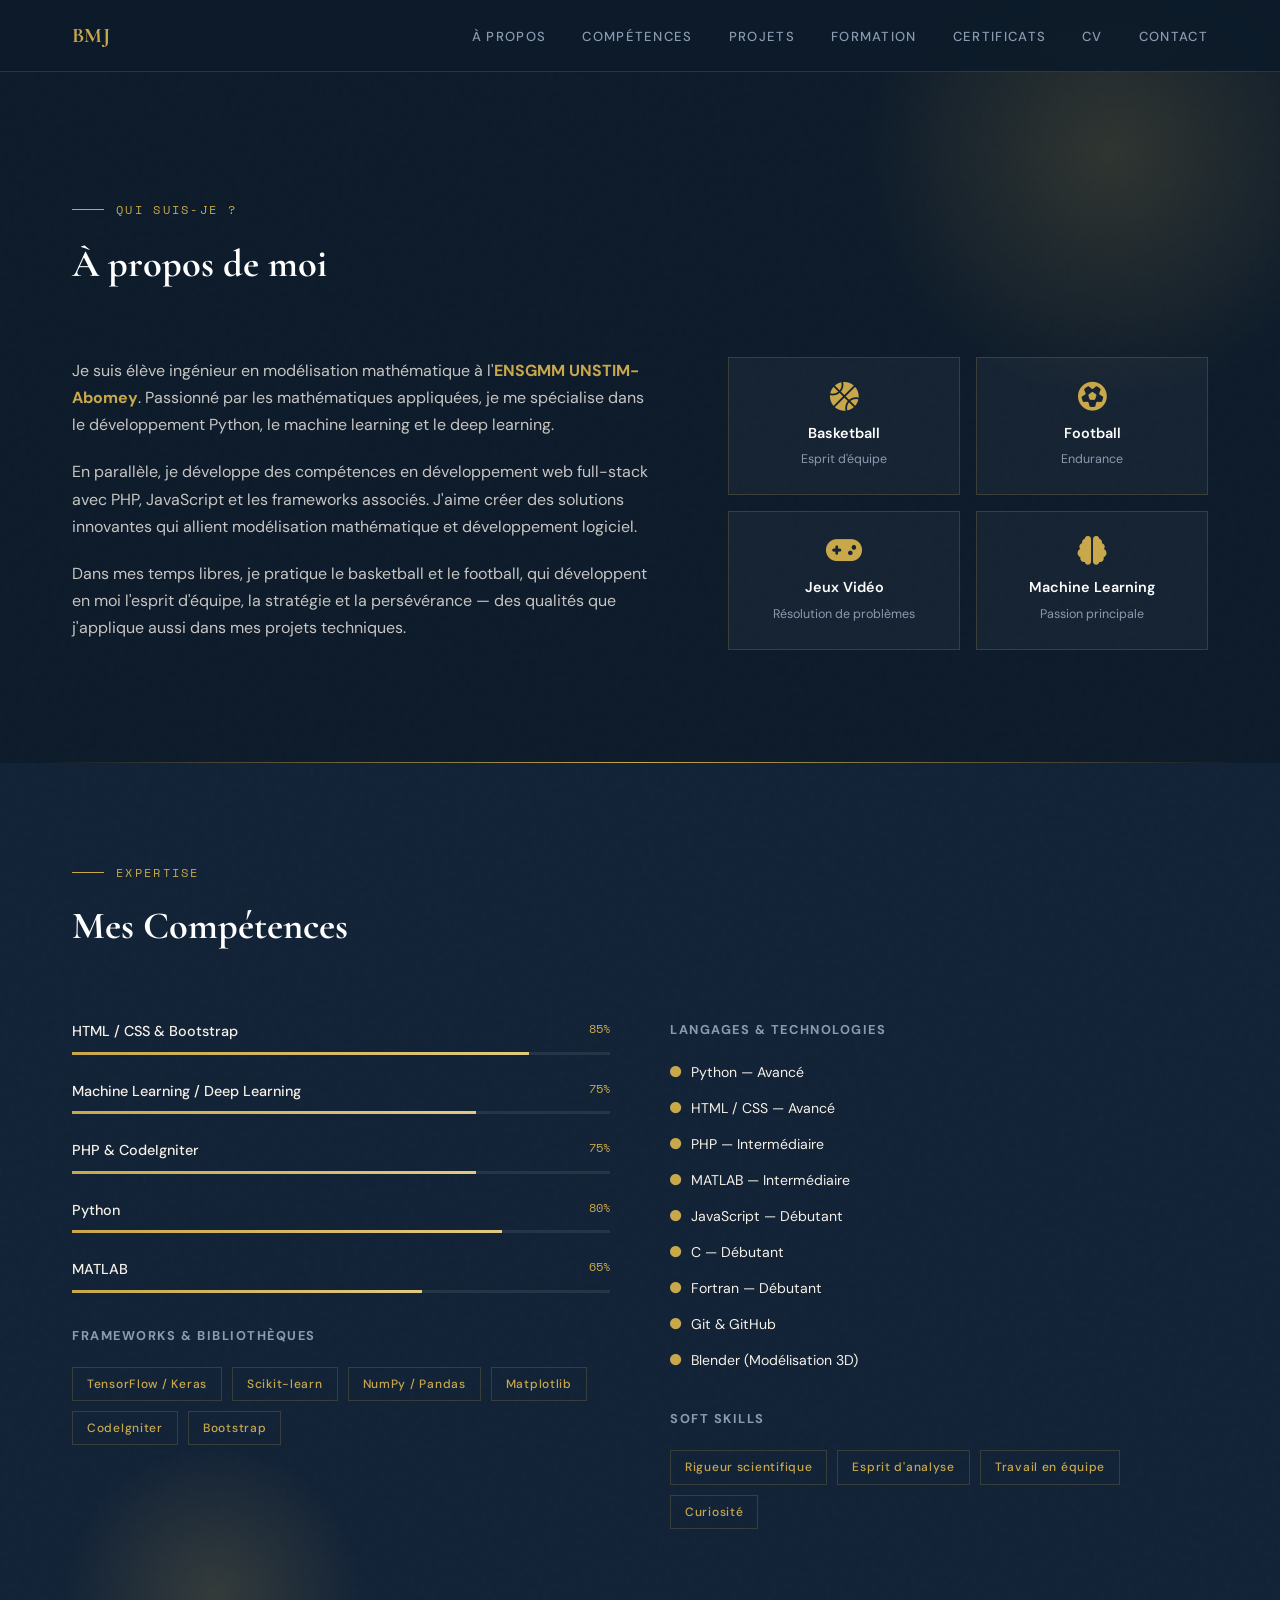
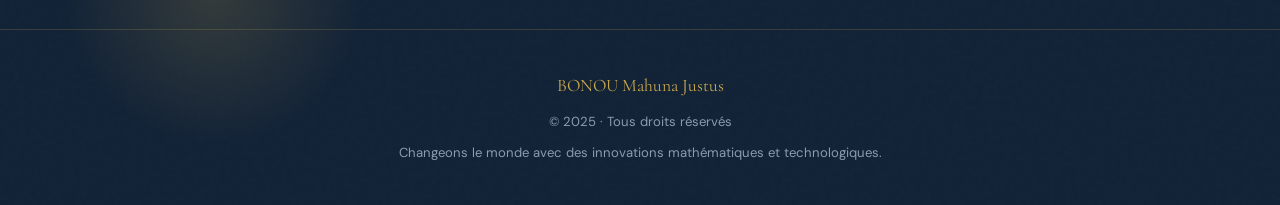
==== about.html @ 4af2a5be "Amélioration 3" ====
<!DOCTYPE html>

<html lang="fr">
<head>
<meta charset="utf-8"/>
<meta content="width=device-width, initial-scale=1.0" name="viewport"/>
<title>BONOU Mahuna Justus — Portfolio</title>
<link href="https://cdnjs.cloudflare.com/ajax/libs/font-awesome/6.4.0/css/all.min.css" rel="stylesheet"/>
<link href="https://fonts.googleapis.com/css2?family=Cormorant+Garamond:wght@300;400;600;700&amp;family=DM+Sans:wght@300;400;500;600&amp;family=Space+Mono:wght@400;700&amp;display=swap" rel="stylesheet"/>

<link href="css/style.css" rel="stylesheet"/></head>
<body>
<div id="scroll-bar"></div>

    <!-- ═══ ORBES GLOBALES ═══════════════════════════ -->
    <div class="global-orbs">
      <div class="orb" style="width: 500px; height: 500px; top: -100px; right: -80px; animation-duration: 14s;"></div>
      <div class="orb" style="width: 300px; height: 300px; bottom: 60px; left: 5%; animation-duration: 19s; animation-delay: -6s;"></div>
    </div>

<nav id="navbar">
<div class="nav-inner">
<a class="brand" href="index.html">BMJ</a>
<ul class="nav-links" id="navLinks">
<li><a href="about.html">À propos</a></li>
<li><a href="about.html#skills">Compétences</a></li>
<li><a href="projects.html">Projets</a></li>
<li><a href="education.html">Formation</a></li>
<li><a href="education.html#certificates">Certificats</a></li>
<li><a href="contact.html">CV</a></li>
<li><a href="contact.html#contact">Contact</a></li>
</ul>
<button aria-label="Menu" class="hamburger" id="hamburger">
<span></span><span></span><span></span>
</button>
</div>
</nav>
<div style='padding-top:100px'></div>
<div class="section" id="about">
<p class="section-label">Qui suis-je ?</p>
<h2 class="section-heading">À propos de moi</h2>
<div class="about-grid fade-up">
<div class="about-text slide-left">
<p>
            Je suis élève ingénieur en modélisation mathématique à l'<strong style="color: var(--gold)">ENSGMM UNSTIM-Abomey</strong>. Passionné par les mathématiques appliquées, je me spécialise dans
            le développement Python, le machine learning et le deep learning.
          </p>
<p>
            En parallèle, je développe des compétences en développement web
            full-stack avec PHP, JavaScript et les frameworks associés. J'aime
            créer des solutions innovantes qui allient modélisation mathématique
            et développement logiciel.
          </p>
<p>
            Dans mes temps libres, je pratique le basketball et le football, qui
            développent en moi l'esprit d'équipe, la stratégie et la
            persévérance — des qualités que j'applique aussi dans mes projets
            techniques.
          </p>
</div>
<div class="hobbies-grid">
<div class="hobby-card stagger-child tilt">
<i class="fas fa-basketball-ball"></i>
<h5>Basketball</h5>
<p>Esprit d'équipe</p>
</div>
<div class="hobby-card stagger-child tilt">
<i class="fas fa-futbol"></i>
<h5>Football</h5>
<p>Endurance</p>
</div>
<div class="hobby-card stagger-child tilt">
<i class="fas fa-gamepad"></i>
<h5>Jeux Vidéo</h5>
<p>Résolution de problèmes</p>
</div>
<div class="hobby-card stagger-child tilt">
<i class="fas fa-brain"></i>
<h5>Machine Learning</h5>
<p>Passion principale</p>
</div>
</div>
</div>
</div>
<div class="section-divider"></div>

<div class="skills-bg">
<div class="skills-wrap" id="skills">
<p class="section-label">Expertise</p>
<h2 class="section-heading">Mes Compétences</h2>
<div class="skills-grid fade-up">
<div>
<div class="skill-item">
<div class="skill-row">
<span class="skill-name-txt">HTML / CSS &amp; Bootstrap</span><span class="skill-pct">85%</span>
</div>
<div class="bar-track">
<div class="bar-fill" data-w="85"></div>
</div>
</div>
<div class="skill-item">
<div class="skill-row">
<span class="skill-name-txt">Machine Learning / Deep Learning</span><span class="skill-pct">75%</span>
</div>
<div class="bar-track">
<div class="bar-fill" data-w="75"></div>
</div>
</div>
<div class="skill-item">
<div class="skill-row">
<span class="skill-name-txt">PHP &amp; CodeIgniter</span><span class="skill-pct">75%</span>
</div>
<div class="bar-track">
<div class="bar-fill" data-w="75"></div>
</div>
</div>
<div class="skill-item">
<div class="skill-row">
<span class="skill-name-txt">Python</span><span class="skill-pct">80%</span>
</div>
<div class="bar-track">
<div class="bar-fill" data-w="80"></div>
</div>
</div>
<div class="skill-item">
<div class="skill-row">
<span class="skill-name-txt">MATLAB</span><span class="skill-pct">65%</span>
</div>
<div class="bar-track">
<div class="bar-fill" data-w="65"></div>
</div>
</div>
<div class="tools-col">
<h5>Frameworks &amp; Bibliothèques</h5>
<div class="badge-list">
<span class="badge">TensorFlow / Keras</span>
<span class="badge">Scikit-learn</span>
<span class="badge">NumPy / Pandas</span>
<span class="badge">Matplotlib</span>
<span class="badge">CodeIgniter</span>
<span class="badge">Bootstrap</span>
</div>
</div>
</div>
<div>
<h5 style="
                font-size: 0.8rem;
                letter-spacing: 0.12em;
                text-transform: uppercase;
                color: var(--muted);
                margin-bottom: 20px;
              ">
              Langages &amp; Technologies
            </h5>
<div class="tool-item">
<i class="fas fa-circle"></i> Python — Avancé
            </div>
<div class="tool-item">
<i class="fas fa-circle"></i> HTML / CSS — Avancé
            </div>
<div class="tool-item">
<i class="fas fa-circle"></i> PHP — Intermédiaire
            </div>
<div class="tool-item">
<i class="fas fa-circle"></i> MATLAB — Intermédiaire
            </div>
<div class="tool-item">
<i class="fas fa-circle"></i> JavaScript — Débutant
            </div>
<div class="tool-item">
<i class="fas fa-circle"></i> C — Débutant
            </div>
<div class="tool-item">
<i class="fas fa-circle"></i> Fortran — Débutant
            </div>
<div class="tool-item">
<i class="fas fa-circle"></i> Git &amp; GitHub
            </div>
<div class="tool-item">
<i class="fas fa-circle"></i> Blender (Modélisation 3D)
            </div>
<div class="tools-col" style="margin-top: 36px">
<h5>Soft Skills</h5>
<div class="badge-list">
<span class="badge">Rigueur scientifique</span>
<span class="badge">Esprit d'analyse</span>
<span class="badge">Travail en équipe</span>
<span class="badge">Curiosité</span>
</div>
</div>
</div>
</div>
</div>
</div>
<footer>
<p class="brand-foot">BONOU Mahuna Justus</p>
<p>© 2025 · Tous droits réservés</p>
<p style="margin-top: 8px">
        Changeons le monde avec des innovations mathématiques et technologiques.
      </p>
</footer>
<div id="lightbox">
<button aria-label="Fermer" id="lb-close" onclick="closeLightbox()">
<i class="fas fa-times"></i>
</button>
<img alt="" id="lb-img" src=""/>
<p id="lb-caption"></p>
</div>
<script src="js/script.js"></script>
</body>
</html>
---- css/style.css ----
/* ─── RESET & ROOT ─────────────────────────────── */
      *,
      *::before,
      *::after {
        margin: 0;
        padding: 0;
        box-sizing: border-box;
      }
      :root {
        --navy: #0d1b2a;
        --navy2: #122236;
        --gold: #c9a84c;
        --gold2: #e2c97e;
        --cream: #f5f0e8;
        --white: #ffffff;
        --muted: #8a9bb0;
        --border: rgba(201, 168, 76, 0.2);
        --card-bg: rgba(255, 255, 255, 0.04);
        --ff-head: "Cormorant Garamond", Georgia, serif;
        --ff-body: "DM Sans", sans-serif;
        --ff-mono: "Space Mono", monospace;
        --transition: 0.35s cubic-bezier(0.4, 0, 0.2, 1);
      }

      html {
        scroll-behavior: smooth;
      }
      body {
        font-family: var(--ff-body);
        background: var(--navy);
        color: var(--cream);
        overflow-x: hidden;
        line-height: 1.7;
      }

      /* ─── SCROLLBAR ────────────────────────────────── */
      ::-webkit-scrollbar {
        width: 4px;
      }
      ::-webkit-scrollbar-track {
        background: var(--navy);
      }
      ::-webkit-scrollbar-thumb {
        background: var(--gold);
        border-radius: 2px;
      }

      /* ─── NOISE OVERLAY ────────────────────────────── */
      body::before {
        content: "";
        position: fixed;
        inset: 0;
        pointer-events: none;
        z-index: 0;
        background-image: url("data:image/svg+xml,%3Csvg viewBox='0 0 256 256' xmlns='http://www.w3.org/2000/svg'%3E%3Cfilter id='noise'%3E%3CfeTurbulence type='fractalNoise' baseFrequency='.9' numOctaves='4' stitchTiles='stitch'/%3E%3C/filter%3E%3Crect width='100%25' height='100%25' filter='url(%23noise)' opacity='.04'/%3E%3C/svg%3E");
        opacity: 0.4;
      }

      /* ─── NAVBAR ───────────────────────────────────── */
      #navbar {
        position: fixed;
        top: 0;
        left: 0;
        width: 100%;
        z-index: 900;
        padding: 18px 0;
        background: rgba(13, 27, 42, 0.92);
        backdrop-filter: blur(16px);
        border-bottom: 1px solid var(--border);
        transition: padding var(--transition);
      }
      #navbar.scrolled {
        padding: 12px 0;
      }
      .nav-inner {
        max-width: 1200px;
        margin: 0 auto;
        display: flex;
        align-items: center;
        justify-content: space-between;
        padding: 0 32px;
      }
      .brand {
        font-family: var(--ff-head);
        font-size: 1.3rem;
        font-weight: 700;
        color: var(--gold);
        text-decoration: none;
        letter-spacing: 0.02em;
      }
      .nav-links {
        display: flex;
        gap: 36px;
        list-style: none;
      }
      .nav-links a {
        font-size: 0.82rem;
        font-weight: 500;
        letter-spacing: 0.1em;
        text-transform: uppercase;
        color: var(--muted);
        text-decoration: none;
        transition: color var(--transition);
        position: relative;
      }
      .nav-links a::after {
        content: "";
        position: absolute;
        bottom: -4px;
        left: 0;
        width: 0;
        height: 1px;
        background: var(--gold);
        transition: width var(--transition);
      }
      .nav-links a:hover {
        color: var(--gold);
      }
      .nav-links a:hover::after {
        width: 100%;
      }
      .hamburger {
        display: none;
        flex-direction: column;
        gap: 5px;
        cursor: pointer;
        background: none;
        border: none;
      }
      .hamburger span {
        display: block;
        width: 24px;
        height: 1px;
        background: var(--cream);
        transition: var(--transition);
      }

      /* ─── HERO ─────────────────────────────────────── */
      #hero {
        min-height: 100vh;
        display: flex;
        align-items: center;
        padding: 120px 32px 80px;
        position: relative;
        overflow: hidden;
      }
      .hero-grid {
        max-width: 1200px;
        margin: 0 auto;
        width: 100%;
        display: grid;
        grid-template-columns: 1fr 1fr;
        gap: 80px;
        align-items: center;
      }
      .hero-eyebrow {
        font-family: var(--ff-mono);
        font-size: 0.75rem;
        letter-spacing: 0.2em;
        text-transform: uppercase;
        color: var(--gold);
        margin-bottom: 20px;
        display: flex;
        align-items: center;
        gap: 12px;
      }
      .hero-eyebrow::before {
        content: "";
        flex: none;
        width: 40px;
        height: 1px;
        background: var(--gold);
      }
      .hero-name {
        font-family: var(--ff-head);
        font-size: clamp(3rem, 5vw, 5rem);
        font-weight: 700;
        line-height: 1.05;
        color: var(--white);
        margin-bottom: 16px;
      }
      .hero-name em {
        font-style: normal;
        color: var(--gold);
      }
      .hero-title {
        font-size: 1rem;
        color: var(--muted);
        margin-bottom: 32px;
        max-width: 420px;
      }
      .hero-cta {
        display: inline-flex;
        align-items: center;
        gap: 12px;
        padding: 14px 32px;
        border: 1px solid var(--gold);
        background: transparent;
        color: var(--gold);
        font-family: var(--ff-body);
        font-size: 0.85rem;
        font-weight: 600;
        letter-spacing: 0.1em;
        text-transform: uppercase;
        text-decoration: none;
        cursor: pointer;
        transition: var(--transition);
        position: relative;
        overflow: hidden;
      }
      .hero-cta::before {
        content: "";
        position: absolute;
        inset: 0;
        background: var(--gold);
        transform: scaleX(0);
        transform-origin: left;
        transition: transform var(--transition);
        z-index: -1;
      }
      .hero-cta:hover {
        color: var(--navy);
      }
      .hero-cta:hover::before {
        transform: scaleX(1);
      }
      .hero-photo-wrap {
        position: relative;
        display: flex;
        justify-content: center;
      }
      .hero-photo-frame {
        position: relative;
        width: 360px;
        height: 420px;
      }
      .hero-photo-frame::before {
        content: "";
        position: absolute;
        inset: -12px;
        border: 1px solid var(--gold);
        opacity: 0.4;
        pointer-events: none;
      }
      .hero-photo-frame::after {
        content: "";
        position: absolute;
        bottom: -20px;
        right: -20px;
        width: 60%;
        height: 60%;
        border-bottom: 2px solid var(--gold);
        border-right: 2px solid var(--gold);
        pointer-events: none;
      }
      .hero-photo {
        width: 100%;
        height: 100%;
        object-fit: cover;
        filter: brightness(0.92) contrast(1.05);
      }
      .hero-stats {
        display: flex;
        gap: 40px;
        margin-top: 40px;
      }
      .stat {
        text-align: left;
      }
      .stat-num {
        font-family: var(--ff-head);
        font-size: 2.2rem;
        font-weight: 700;
        color: var(--gold);
        line-height: 1;
      }
      .stat-label {
        font-size: 0.75rem;
        color: var(--muted);
        letter-spacing: 0.05em;
        margin-top: 4px;
      }

      /* ─── GOLD DIVIDER ─────────────────────────────── */
      .section-divider {
        max-width: 1200px;
        margin: 0 auto;
        height: 1px;
        background: linear-gradient(
          90deg,
          transparent,
          var(--gold),
          transparent
        );
      }

      /* ─── SECTION COMMONS ──────────────────────────── */
      .section {
        padding: 100px 32px;
        max-width: 1200px;
        margin: 0 auto;
        position: relative;
        z-index: 1;
      }
      .section-label {
        font-family: var(--ff-mono);
        font-size: 0.72rem;
        letter-spacing: 0.2em;
        text-transform: uppercase;
        color: var(--gold);
        margin-bottom: 12px;
        display: flex;
        align-items: center;
        gap: 12px;
      }
      .section-label::before {
        content: "";
        width: 32px;
        height: 1px;
        background: var(--gold);
      }
      .section-heading {
        font-family: var(--ff-head);
        font-size: clamp(2rem, 3vw, 3rem);
        font-weight: 700;
        color: var(--white);
        margin-bottom: 60px;
        /* Animation simple au scroll */
        opacity: 0;
        transform: translateX(-20px);
        transition: all 0.6s cubic-bezier(0.4, 0, 0.2, 1);
      }
      .section-heading.visible {
        opacity: 1;
        transform: translateX(0);
      }

      /* ─── ABOUT ─────────────────────────────────────── */
      .about-grid {
        display: grid;
        grid-template-columns: 1.2fr 1fr;
        gap: 80px;
        align-items: start;
      }
      .about-text p {
        color: rgba(245, 240, 232, 0.8);
        margin-bottom: 20px;
        font-size: 1rem;
      }
      .hobbies-grid {
        display: grid;
        grid-template-columns: 1fr 1fr;
        gap: 16px;
      }
      .hobby-card {
        background: var(--card-bg);
        border: 1px solid var(--border);
        padding: 24px 20px;
        text-align: center;
        transition: var(--transition);
      }
      .hobby-card:hover {
        border-color: var(--gold);
        background: rgba(201, 168, 76, 0.06);
      }
      .hobby-card i {
        font-size: 1.8rem;
        color: var(--gold);
        margin-bottom: 10px;
        display: block;
      }
      .hobby-card h5 {
        font-size: 0.9rem;
        font-weight: 600;
        color: var(--white);
        margin-bottom: 4px;
      }
      .hobby-card p {
        font-size: 0.78rem;
        color: var(--muted);
        margin: 0;
      }

      /* ─── SKILLS ─────────────────────────────────────── */
      .skills-bg {
        background: var(--navy2);
      }
      .skills-wrap {
        max-width: 1200px;
        margin: 0 auto;
        padding: 100px 32px;
        position: relative;
        z-index: 1;
      }
      .skills-grid {
        display: grid;
        grid-template-columns: 1fr 1fr;
        gap: 60px;
      }
      .skill-item {
        margin-bottom: 24px;
      }
      .skill-row {
        display: flex;
        justify-content: space-between;
        margin-bottom: 8px;
      }
      .skill-name-txt {
        font-size: 0.9rem;
        font-weight: 500;
        color: var(--cream);
      }
      .skill-pct {
        font-family: var(--ff-mono);
        font-size: 0.75rem;
        color: var(--gold);
      }
      .bar-track {
        height: 3px;
        background: rgba(255, 255, 255, 0.08);
      }
      .bar-fill {
        height: 100%;
        background: linear-gradient(90deg, var(--gold), var(--gold2));
        width: 0;
        transition: width 1.4s cubic-bezier(0.4, 0, 0.2, 1);
      }
      .badge-list {
        display: flex;
        flex-wrap: wrap;
        gap: 10px;
        margin-top: 20px;
      }
      .badge {
        padding: 6px 14px;
        border: 1px solid var(--border);
        font-size: 0.75rem;
        font-weight: 500;
        color: var(--gold);
        letter-spacing: 0.06em;
        transition: var(--transition);
      }
      .badge:hover {
        background: rgba(201, 168, 76, 0.1);
        border-color: var(--gold);
      }
      .tools-col {
        margin-top: 32px;
      }
      .tools-col h5 {
        font-size: 0.8rem;
        letter-spacing: 0.12em;
        text-transform: uppercase;
        color: var(--muted);
        margin-bottom: 16px;
      }
      .tool-item {
        display: flex;
        align-items: center;
        gap: 10px;
        font-size: 0.88rem;
        color: var(--cream);
        margin-bottom: 12px;
      }
      .tool-item i {
        color: var(--gold);
        font-size: 0.7rem;
      }

      /* ─── PROJECTS ─────────────────────────────────── */
      .projects-grid {
        display: grid;
        grid-template-columns: repeat(3, 1fr);
        gap: 24px;
      }
      .project-card {
        background: var(--card-bg);
        border: 1px solid var(--border);
        padding: 36px 28px;
        transition: var(--transition);
        position: relative;
        overflow: hidden;
      }
      .project-card::before {
        content: "";
        position: absolute;
        top: 0;
        left: 0;
        right: 0;
        height: 2px;
        background: linear-gradient(
          90deg,
          transparent,
          var(--gold),
          transparent
        );
        transform: scaleX(0);
        transition: transform var(--transition);
      }
      .project-card:hover {
        border-color: rgba(201, 168, 76, 0.5);
        transform: translateY(-6px);
      }
      .project-card:hover::before {
        transform: scaleX(1);
      }
      .project-num {
        font-family: var(--ff-mono);
        font-size: 0.7rem;
        color: var(--gold);
        margin-bottom: 16px;
      }
      .project-card h4 {
        font-family: var(--ff-head);
        font-size: 1.4rem;
        color: var(--white);
        margin-bottom: 12px;
      }
      .project-card p {
        font-size: 0.88rem;
        color: var(--muted);
        line-height: 1.7;
      }
      .project-tags {
        display: flex;
        flex-wrap: wrap;
        gap: 8px;
        margin-top: 20px;
      }
      .tag {
        padding: 4px 10px;
        background: rgba(201, 168, 76, 0.1);
        font-size: 0.72rem;
        color: var(--gold);
        letter-spacing: 0.06em;
      }
      .github-btn {
        display: inline-flex;
        align-items: center;
        gap: 10px;
        margin-top: 48px;
        padding: 12px 28px;
        border: 1px solid rgba(255, 255, 255, 0.15);
        color: var(--cream);
        font-size: 0.82rem;
        letter-spacing: 0.1em;
        text-transform: uppercase;
        text-decoration: none;
        transition: var(--transition);
      }
      .github-btn:hover {
        border-color: var(--gold);
        color: var(--gold);
      }

      /* ─── EDUCATION ──────────────────────────────────── */
      .edu-bg {
        background: var(--navy2);
      }
      .edu-wrap {
        max-width: 1200px;
        margin: 0 auto;
        padding: 100px 32px;
        position: relative;
        z-index: 1;
      }
      .edu-grid {
        display: grid;
        grid-template-columns: repeat(3, 1fr);
        gap: 24px;
      }
      .edu-card {
        background: var(--card-bg);
        border: 1px solid var(--border);
        padding: 36px 28px;
        transition: var(--transition);
      }
      .edu-card:hover {
        border-color: var(--gold);
      }
      .edu-icon {
        width: 44px;
        height: 44px;
        border: 1px solid var(--gold);
        display: flex;
        align-items: center;
        justify-content: center;
        margin-bottom: 20px;
      }
      .edu-icon i {
        color: var(--gold);
        font-size: 1rem;
      }
      .edu-card h5 {
        font-family: var(--ff-head);
        font-size: 1.2rem;
        color: var(--white);
        margin-bottom: 6px;
      }
      .edu-card .org {
        font-size: 0.8rem;
        color: var(--gold);
        margin-bottom: 14px;
      }
      .edu-card p {
        font-size: 0.85rem;
        color: var(--muted);
        line-height: 1.7;
      }

      /* ─── CERTIFICATES ──────────────────────────────── */
      .certs-grid {
        display: grid;
        grid-template-columns: repeat(auto-fill, minmax(260px, 1fr));
        gap: 24px;
      }
      .cert-card {
        border: 1px solid var(--border);
        overflow: hidden;
        cursor: pointer;
        transition: var(--transition);
        position: relative;
      }
      .cert-card:hover {
        border-color: var(--gold);
        transform: translateY(-4px);
      }
      .cert-thumb {
        width: 100%;
        height: 180px;
        object-fit: cover;
        filter: brightness(0.85) grayscale(0.15);
        transition:
          filter var(--transition),
          transform var(--transition);
        display: block;
      }
      .cert-card:hover .cert-thumb {
        filter: brightness(1) grayscale(0);
        transform: scale(1.03);
      }
      .cert-overlay {
        position: absolute;
        inset: 0;
        background: rgba(13, 27, 42, 0.7);
        display: flex;
        align-items: center;
        justify-content: center;
        opacity: 0;
        transition: opacity var(--transition);
      }
      .cert-card:hover .cert-overlay {
        opacity: 1;
      }
      .cert-overlay i {
        font-size: 2rem;
        color: var(--gold);
      }
      .cert-info {
        padding: 18px 20px;
        background: rgba(18, 34, 54, 0.95);
      }
      .cert-info h5 {
        font-size: 0.9rem;
        font-weight: 600;
        color: var(--white);
        margin-bottom: 4px;
      }
      .cert-info span {
        font-size: 0.76rem;
        color: var(--muted);
      }
      .cert-placeholder {
        width: 100%;
        height: 180px;
        display: flex;
        flex-direction: column;
        align-items: center;
        justify-content: center;
        gap: 10px;
        background: linear-gradient(
          135deg,
          rgba(201, 168, 76, 0.08),
          rgba(13, 27, 42, 0.5)
        );
        border-bottom: 1px solid var(--border);
      }
      .cert-placeholder i {
        font-size: 2.5rem;
        color: rgba(201, 168, 76, 0.4);
      }
      .cert-placeholder span {
        font-size: 0.75rem;
        color: var(--muted);
        letter-spacing: 0.05em;
      }

      /* ─── LIGHTBOX ────────────────────────────────────── */
      #lightbox {
        position: fixed;
        inset: 0;
        z-index: 2000;
        background: rgba(0, 0, 0, 0.92);
        backdrop-filter: blur(8px);
        display: flex;
        align-items: center;
        justify-content: center;
        opacity: 0;
        pointer-events: none;
        transition: opacity 0.3s;
      }
      #lightbox.open {
        opacity: 1;
        pointer-events: all;
      }
      #lightbox img {
        max-width: 90vw;
        max-height: 85vh;
        object-fit: contain;
        border: 1px solid var(--border);
        box-shadow: 0 30px 80px rgba(0, 0, 0, 0.6);
      }
      #lb-close {
        position: absolute;
        top: 20px;
        right: 20px;
        background: none;
        border: none;
        color: var(--cream);
        font-size: 1.5rem;
        cursor: pointer;
        width: 44px;
        height: 44px;
        border: 1px solid rgba(255, 255, 255, 0.2);
        display: flex;
        align-items: center;
        justify-content: center;
        transition: var(--transition);
      }
      #lb-close:hover {
        border-color: var(--gold);
        color: var(--gold);
      }
      #lb-caption {
        position: absolute;
        bottom: 30px;
        left: 50%;
        transform: translateX(-50%);
        font-size: 0.8rem;
        color: var(--muted);
        letter-spacing: 0.08em;
        text-align: center;
      }

      /* ─── CV SECTION ─────────────────────────────────── */
      .cv-section {
        background: linear-gradient(
          135deg,
          rgba(201, 168, 76, 0.06) 0%,
          transparent 60%
        );
      }
      .cv-inner {
        display: grid;
        grid-template-columns: 1fr 1fr;
        gap: 80px;
        align-items: center;
      }
      .cv-text h2 {
        font-family: var(--ff-head);
        font-size: clamp(2rem, 3vw, 3rem);
        color: var(--white);
        margin-bottom: 16px;
      }
      .cv-text p {
        color: rgba(245, 240, 232, 0.7);
        margin-bottom: 32px;
        line-height: 1.8;
      }
      .cv-actions {
        display: flex;
        gap: 16px;
        flex-wrap: wrap;
      }
      .btn-gold {
        display: inline-flex;
        align-items: center;
        gap: 10px;
        padding: 14px 32px;
        background: var(--gold);
        color: var(--navy);
        font-size: 0.85rem;
        font-weight: 700;
        letter-spacing: 0.1em;
        text-transform: uppercase;
        text-decoration: none;
        border: none;
        cursor: pointer;
        transition: var(--transition);
      }
      .btn-gold:hover {
        background: var(--gold2);
      }
      .btn-outline-gold {
        display: inline-flex;
        align-items: center;
        gap: 10px;
        padding: 14px 32px;
        background: transparent;
        color: var(--gold);
        border: 1px solid var(--gold);
        font-size: 0.85rem;
        font-weight: 600;
        letter-spacing: 0.1em;
        text-transform: uppercase;
        text-decoration: none;
        cursor: pointer;
        transition: var(--transition);
      }
      .btn-outline-gold:hover {
        background: rgba(201, 168, 76, 0.1);
      }
      .cv-preview-frame {
        border: 1px solid var(--border);
        overflow: hidden;
        position: relative;
        background: var(--card-bg);
      }
      .cv-preview-frame img {
        width: 100%;
        height: 400px;
        object-fit: cover;
        object-position: top;
        display: block;
        filter: brightness(0.9);
      }
      .cv-preview-placeholder {
        width: 100%;
        height: 400px;
        display: flex;
        flex-direction: column;
        align-items: center;
        justify-content: center;
        gap: 16px;
        background: linear-gradient(
          135deg,
          rgba(201, 168, 76, 0.05),
          rgba(13, 27, 42, 0.8)
        );
      }
      .cv-preview-placeholder i {
        font-size: 4rem;
        color: rgba(201, 168, 76, 0.3);
      }
      .cv-preview-placeholder p {
        font-size: 0.85rem;
        color: var(--muted);
        text-align: center;
        max-width: 220px;
        line-height: 1.6;
      }
      .cv-badge {
        position: absolute;
        top: 16px;
        right: 16px;
        padding: 6px 14px;
        background: var(--gold);
        color: var(--navy);
        font-size: 0.7rem;
        font-weight: 700;
        letter-spacing: 0.1em;
        text-transform: uppercase;
      }

      /* ─── CONTACT ─────────────────────────────────────── */
      .contact-grid {
        display: grid;
        grid-template-columns: 1fr 1fr;
        gap: 80px;
      }
      .contact-item {
        display: flex;
        align-items: center;
        gap: 20px;
        margin-bottom: 32px;
      }
      .contact-icon-box {
        width: 48px;
        height: 48px;
        border: 1px solid var(--border);
        display: flex;
        align-items: center;
        justify-content: center;
        flex-shrink: 0;
        transition: var(--transition);
      }
      .contact-item:hover .contact-icon-box {
        border-color: var(--gold);
      }
      .contact-icon-box i {
        color: var(--gold);
        font-size: 1rem;
      }
      .contact-item h5 {
        font-size: 0.75rem;
        text-transform: uppercase;
        letter-spacing: 0.1em;
        color: var(--muted);
        margin-bottom: 4px;
      }
      .contact-item a,
      .contact-item p {
        color: var(--cream);
        text-decoration: none;
        font-size: 0.95rem;
      }
      .contact-item a:hover {
        color: var(--gold);
      }
      .availability-box {
        background: var(--card-bg);
        border: 1px solid var(--border);
        padding: 32px;
      }
      .availability-box .dot {
        width: 8px;
        height: 8px;
        background: #4caf50;
        border-radius: 50%;
        display: inline-block;
        margin-right: 8px;
        animation: pulse 2s infinite;
      }
      @keyframes pulse {
        0%,
        100% {
          opacity: 1;
        }
        50% {
          opacity: 0.4;
        }
      }
      .avail-title {
        font-size: 0.85rem;
        font-weight: 600;
        color: var(--white);
        margin-bottom: 16px;
      }
      .avail-text {
        font-size: 0.85rem;
        color: var(--muted);
        line-height: 1.8;
        margin-bottom: 24px;
      }
      .socials {
        display: flex;
        gap: 12px;
        flex-wrap: wrap;
      }
      .social-btn {
        width: 44px;
        height: 44px;
        border: 1px solid var(--border);
        display: flex;
        align-items: center;
        justify-content: center;
        color: var(--muted);
        text-decoration: none;
        transition: var(--transition);
        font-size: 0.9rem;
      }
      .social-btn:hover {
        border-color: var(--gold);
        color: var(--gold);
      }

      /* ─── FOOTER ──────────────────────────────────────── */
      footer {
        background: var(--navy2);
        border-top: 1px solid var(--border);
        text-align: center;
        padding: 40px 32px;
      }
      footer p {
        font-size: 0.82rem;
        color: var(--muted);
        line-height: 1.8;
      }
      footer .brand-foot {
        font-family: var(--ff-head);
        font-size: 1.1rem;
        color: var(--gold);
        margin-bottom: 8px;
      }

      /* ─── MOBILE ──────────────────────────────────────── */
      @media (max-width: 900px) {
        .hero-grid {
          grid-template-columns: 1fr;
          gap: 48px;
        }
        .hero-photo-wrap {
          order: -1;
        }
        .hero-photo-frame {
          width: 280px;
          height: 340px;
        }
        .about-grid,
        .skills-grid,
        .contact-grid,
        .cv-inner {
          grid-template-columns: 1fr;
          gap: 48px;
        }
        .projects-grid,
        .edu-grid {
          grid-template-columns: 1fr 1fr;
        }
        .nav-links {
          display: none;
          flex-direction: column;
          position: absolute;
          top: 100%;
          left: 0;
          right: 0;
          background: rgba(13, 27, 42, 0.98);
          padding: 24px 32px;
          border-top: 1px solid var(--border);
          gap: 20px;
        }
        .nav-links.open {
          display: flex;
        }
        .hamburger {
          display: flex;
        }
      }
      @media (max-width: 600px) {
        .projects-grid,
        .edu-grid {
          grid-template-columns: 1fr;
        }
        .hero-stats {
          gap: 24px;
        }
        .section,
        .skills-wrap,
        .edu-wrap {
          padding: 72px 20px;
        }
      }

      /* ─── FADE IN ANIMATION ────────────────────────── */
      .fade-up {
        opacity: 0;
        transform: translateY(28px);
        transition:
          opacity 0.7s ease,
          transform 0.7s ease;
      }
      .fade-up.visible {
        opacity: 1;
        transform: none;
      }

      /* ─── SCROLL PROGRESS BAR ───────────────────────── */
      #scroll-bar {
        position: fixed;
        top: 0;
        left: 0;
        height: 2px;
        width: 0%;
        background: linear-gradient(90deg, var(--gold), var(--gold2));
        z-index: 9999;
        transition: width 0.08s linear;
        box-shadow: 0 0 8px var(--gold);
      }

      /* ─── FLOATING ORBS (hero bg) ───────────────────── */
      .orb {
        position: absolute;
        border-radius: 50%;
        pointer-events: none;
        background: radial-gradient(
          circle,
          rgba(201, 168, 76, 0.18) 0%,
          transparent 70%
        );
        animation: drift linear infinite;
      }
      @keyframes drift {
        0% {
          transform: translateY(0) translateX(0) scale(1);
        }
        33% {
          transform: translateY(-40px) translateX(20px) scale(1.05);
        }
        66% {
          transform: translateY(20px) translateX(-30px) scale(0.97);
        }
        100% {
          transform: translateY(0) translateX(0) scale(1);
        }
      }

      /* ─── STAGGERED CHILDREN ────────────────────────── */
      .stagger-child {
        opacity: 0;
        transform: translateY(32px);
        transition:
          opacity 0.6s ease,
          transform 0.6s ease;
      }
      .stagger-child.in {
        opacity: 1;
        transform: none;
      }

      /* ─── ACTIVE NAV LINK ────────────────────────────── */
      .nav-links a.active {
        color: var(--gold) !important;
      }
      .nav-links a.active::after {
        width: 100%;
      }

      /* ─── MAGNETIC BUTTON ────────────────────────────── */
      .magnetic {
        display: inline-block;
      }

      /* ─── TYPING CURSOR ──────────────────────────────── */
      #typed-cursor {
        display: inline-block;
        width: 2px;
        height: 1em;
        background: var(--gold);
        margin-left: 3px;
        vertical-align: middle;
        animation: blink 0.7s steps(1) infinite;
      }
      @keyframes blink {
        0%,
        100% {
          opacity: 1;
        }
        50% {
          opacity: 0;
        }
      }

      /* ─── SECTION SLIDE-IN (left/right) ─────────────── */
      .slide-left {
        opacity: 0;
        transform: translateX(-50px);
        transition:
          opacity 0.8s ease,
          transform 0.8s ease;
      }
      .slide-right {
        opacity: 0;
        transform: translateX(50px);
        transition:
          opacity 0.8s ease,
          transform 0.8s ease;
      }
      .slide-left.in,
      .slide-right.in {
        opacity: 1;
        transform: none;
      }

      /* ─── GLOW LINE on section-divider on scroll ─────── */
      .section-divider {
        transition: opacity 0.5s;
      }
      .section-divider.glow {
        animation: divGlow 1.2s ease forwards;
      }
      @keyframes divGlow {
        0% {
          opacity: 0.2;
          box-shadow: none;
        }
        50% {
          opacity: 1;
          box-shadow: 0 0 16px rgba(201, 168, 76, 0.6);
        }
        100% {
          opacity: 0.6;
          box-shadow: none;
        }
      }

      /* ─── PARALLAX HERO PHOTO ────────────────────────── */
      .hero-photo-frame {
        will-change: transform;
      }
    

/* ─── NOUVEAUX EFFETS (PREMIUM) ────────────────── */

/* Page Transition */
body {
  animation: pageEnter 0.6s cubic-bezier(0.4, 0, 0.2, 1) forwards;
}
@keyframes pageEnter {
  0% { opacity: 0; transform: translateY(20px); }
  100% { opacity: 1; transform: translateY(0); }
}
body.page-leave {
  animation: pageLeave 0.5s cubic-bezier(0.4, 0, 0.2, 1) forwards;
}
@keyframes pageLeave {
  0% { opacity: 1; transform: scale(1); }
  100% { opacity: 0; transform: scale(0.98); }
}

/* Hover glow effects */
.project-card:hover, .edu-card:hover, .hobby-card:hover {
  box-shadow: 0 10px 40px -10px rgba(201, 168, 76, 0.3);
  transform: translateY(-8px) scale(1.02);
  border-color: var(--gold);
}

.btn-gold, .btn-outline-gold {
  position: relative;
  overflow: hidden;
  z-index: 1;
}
.btn-gold::after, .btn-outline-gold::after {
  content: '';
  position: absolute;
  top: 0;
  left: -100%;
  width: 100%;
  height: 100%;
  background: linear-gradient(90deg, transparent, rgba(255,255,255,0.2), transparent);
  transition: all 0.6s;
  z-index: -1;
}
.btn-gold:hover::after, .btn-outline-gold:hover::after {
  left: 100%;
}

.nav-links a {
  text-shadow: none;
  transition: all 0.3s ease;
}
.nav-links a:hover, .nav-links a.active {
  color: var(--gold) !important;
  text-shadow: 0 0 8px rgba(201, 168, 76, 0.6);
}

.global-orbs {
  position: fixed;
  inset: 0;
  pointer-events: none;
  z-index: 0;
  overflow: hidden;
}
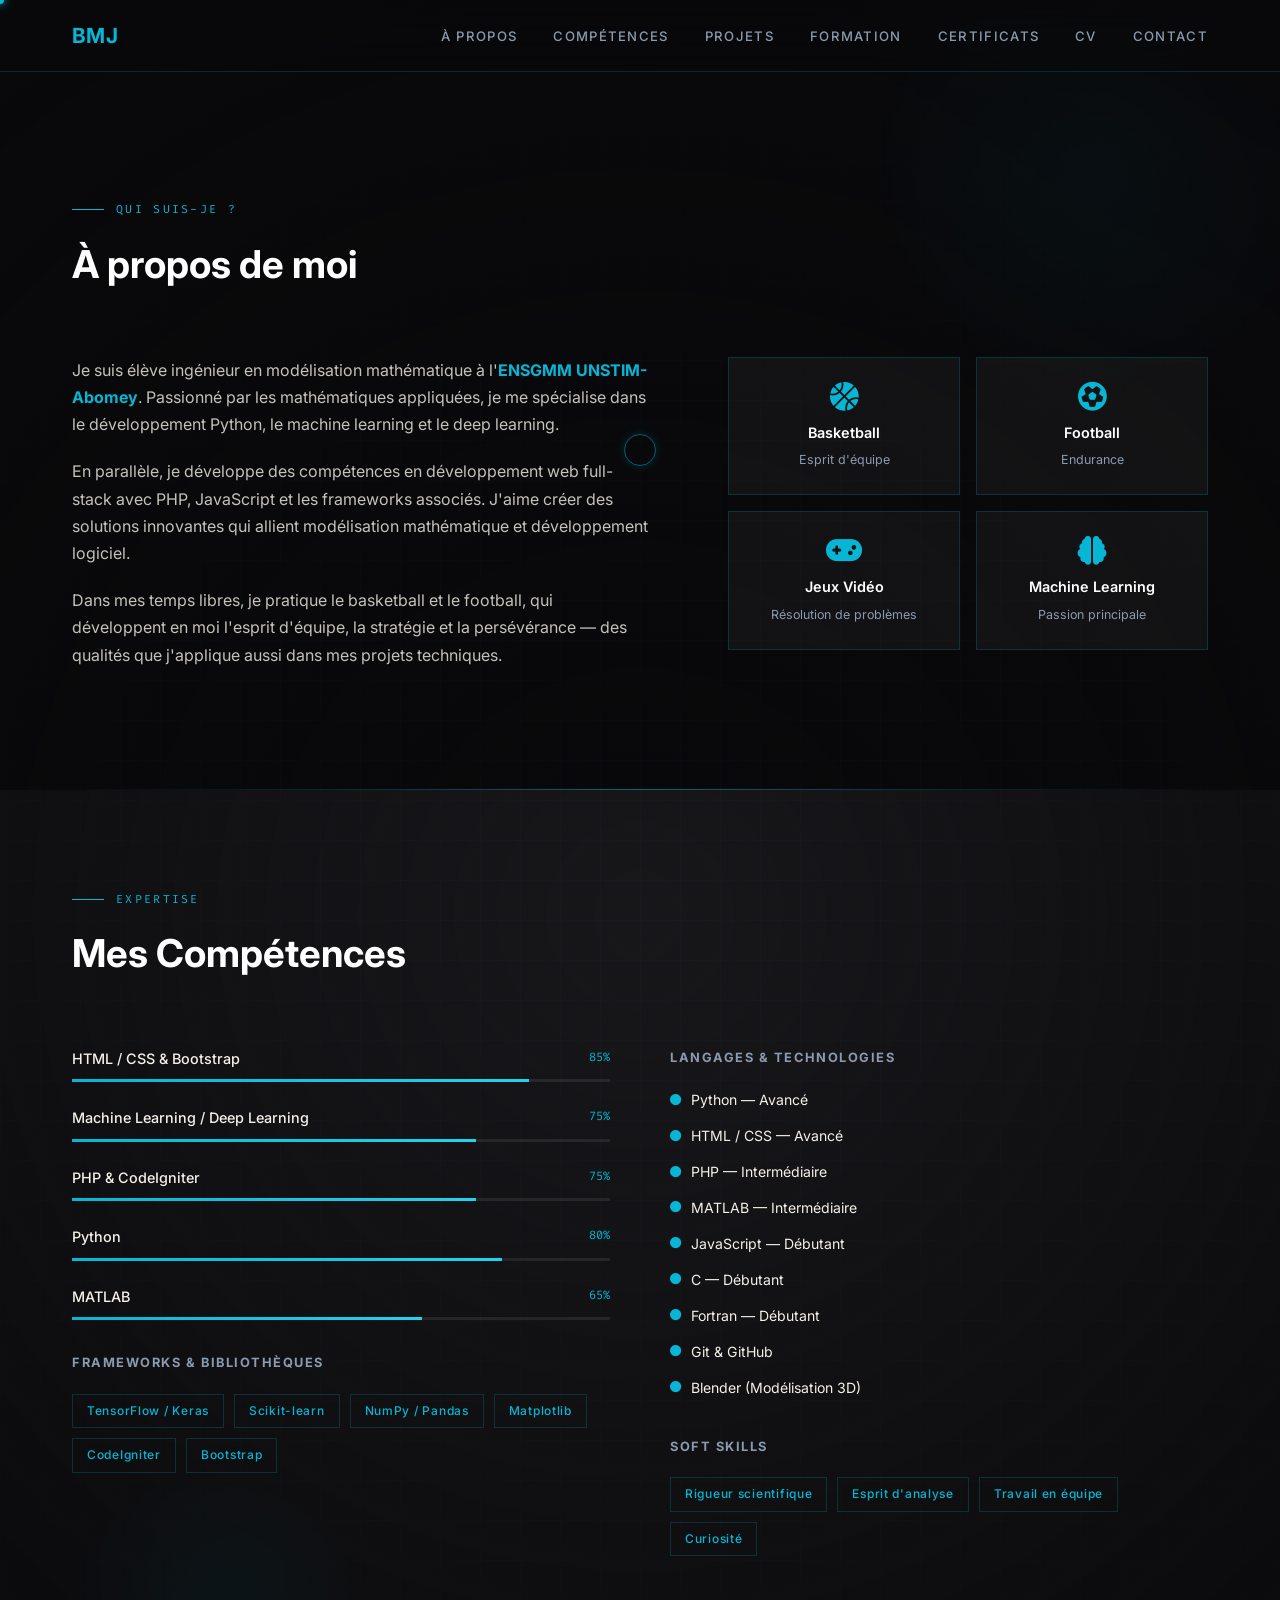
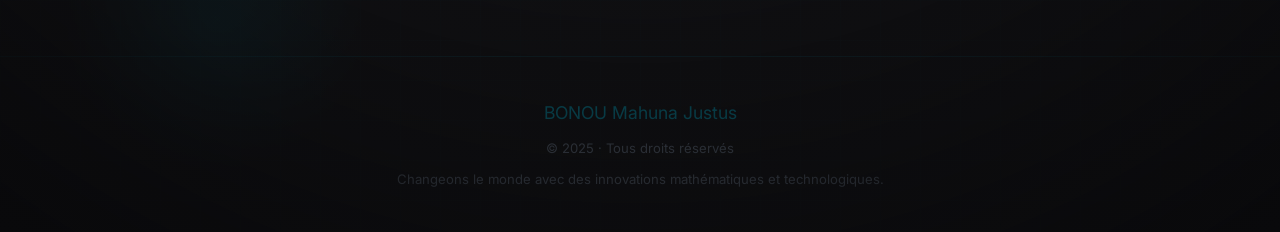
==== commit dca3fe07: "Amélioration 5" ====
--- a/about.html
+++ b/about.html
@@ -6,7 +6,7 @@
 <meta content="width=device-width, initial-scale=1.0" name="viewport"/>
 <title>BONOU Mahuna Justus — Portfolio</title>
 <link href="https://cdnjs.cloudflare.com/ajax/libs/font-awesome/6.4.0/css/all.min.css" rel="stylesheet"/>
-<link href="https://fonts.googleapis.com/css2?family=Cormorant+Garamond:wght@300;400;600;700&amp;family=DM+Sans:wght@300;400;500;600&amp;family=Space+Mono:wght@400;700&amp;display=swap" rel="stylesheet"/>
+<link href="https://fonts.googleapis.com/css2?family=Inter:wght@300;400;500;600;700;800&family=Fira+Code:wght@300;400;500;600&display=swap" rel="stylesheet"/>
 
 <link href="css/style.css" rel="stylesheet"/></head>
 <body>
--- a/css/style.css
+++ b/css/style.css
@@ -8,18 +8,18 @@
         box-sizing: border-box;
       }
       :root {
-        --navy: #0d1b2a;
-        --navy2: #122236;
-        --gold: #c9a84c;
-        --gold2: #e2c97e;
+        --navy: #09090b;
+        --navy2: #18181b;
+        --gold: #06b6d4;
+        --gold2: #22d3ee;
         --cream: #f5f0e8;
         --white: #ffffff;
         --muted: #8a9bb0;
-        --border: rgba(201, 168, 76, 0.2);
+        --border: rgba(6, 182, 212, 0.2);
         --card-bg: rgba(255, 255, 255, 0.04);
-        --ff-head: "Cormorant Garamond", Georgia, serif;
-        --ff-body: "DM Sans", sans-serif;
-        --ff-mono: "Space Mono", monospace;
+        --ff-head: "Inter", Georgia, serif;
+        --ff-body: "Inter", sans-serif;
+        --ff-mono: "Fira Code", monospace;
         --transition: 0.35s cubic-bezier(0.4, 0, 0.2, 1);
       }
 
@@ -46,15 +46,26 @@
         border-radius: 2px;
       }
 
-      /* ─── NOISE OVERLAY ────────────────────────────── */
+      /* ─── PRO GRID OVERLAY ─────────────────────────── */
       body::before {
         content: "";
         position: fixed;
         inset: 0;
         pointer-events: none;
         z-index: 0;
-        background-image: url("data:image/svg+xml,%3Csvg viewBox='0 0 256 256' xmlns='http://www.w3.org/2000/svg'%3E%3Cfilter id='noise'%3E%3CfeTurbulence type='fractalNoise' baseFrequency='.9' numOctaves='4' stitchTiles='stitch'/%3E%3C/filter%3E%3Crect width='100%25' height='100%25' filter='url(%23noise)' opacity='.04'/%3E%3C/svg%3E");
-        opacity: 0.4;
+        background-image: 
+          linear-gradient(rgba(6, 182, 212, 0.03) 1px, transparent 1px),
+          linear-gradient(90deg, rgba(6, 182, 212, 0.03) 1px, transparent 1px);
+        background-size: 40px 40px;
+        opacity: 0.8;
+      }
+      body::after {
+        content: "";
+        position: fixed;
+        inset: 0;
+        pointer-events: none;
+        z-index: 0;
+        background: radial-gradient(circle at 50% 50%, rgba(9, 9, 11, 0) 0%, rgba(9, 9, 11, 1) 100%);
       }
 
       /* ─── NAVBAR ───────────────────────────────────── */
@@ -65,8 +76,9 @@
         width: 100%;
         z-index: 900;
         padding: 18px 0;
-        background: rgba(13, 27, 42, 0.92);
-        backdrop-filter: blur(16px);
+        background: rgba(9, 9, 11, 0.6);
+        backdrop-filter: blur(20px);
+        -webkit-backdrop-filter: blur(20px);
         border-bottom: 1px solid var(--border);
         transition: padding var(--transition);
       }
@@ -182,7 +194,10 @@
       }
       .hero-name em {
         font-style: normal;
-        color: var(--gold);
+        background: linear-gradient(90deg, #06b6d4, #22d3ee);
+        -webkit-background-clip: text;
+        -webkit-text-fill-color: transparent;
+        text-shadow: 0 0 24px rgba(6, 182, 212, 0.4);
       }
       .hero-title {
         font-size: 1rem;
@@ -362,7 +377,7 @@
       }
       .hobby-card:hover {
         border-color: var(--gold);
-        background: rgba(201, 168, 76, 0.06);
+        background: rgba(6, 182, 212, 0.06);
       }
       .hobby-card i {
         font-size: 1.8rem;
@@ -442,7 +457,7 @@
         transition: var(--transition);
       }
       .badge:hover {
-        background: rgba(201, 168, 76, 0.1);
+        background: rgba(6, 182, 212, 0.1);
         border-color: var(--gold);
       }
       .tools-col {
@@ -481,6 +496,8 @@
         transition: var(--transition);
         position: relative;
         overflow: hidden;
+        backdrop-filter: blur(12px);
+        -webkit-backdrop-filter: blur(12px);
       }
       .project-card::before {
         content: "";
@@ -499,8 +516,10 @@
         transition: transform var(--transition);
       }
       .project-card:hover {
-        border-color: rgba(201, 168, 76, 0.5);
+        border-color: rgba(6, 182, 212, 0.5);
         transform: translateY(-6px);
+        box-shadow: 0 10px 40px -10px rgba(6, 182, 212, 0.2);
+        background: rgba(255, 255, 255, 0.05);
       }
       .project-card:hover::before {
         transform: scaleX(1);
@@ -530,7 +549,7 @@
       }
       .tag {
         padding: 4px 10px;
-        background: rgba(201, 168, 76, 0.1);
+        background: rgba(6, 182, 212, 0.1);
         font-size: 0.72rem;
         color: var(--gold);
         letter-spacing: 0.06em;
@@ -575,9 +594,13 @@
         border: 1px solid var(--border);
         padding: 36px 28px;
         transition: var(--transition);
+        backdrop-filter: blur(12px);
+        -webkit-backdrop-filter: blur(12px);
       }
       .edu-card:hover {
         border-color: var(--gold);
+        background: rgba(255, 255, 255, 0.05);
+        transform: translateY(-6px);
       }
       .edu-icon {
         width: 44px;
@@ -643,7 +666,7 @@
       .cert-overlay {
         position: absolute;
         inset: 0;
-        background: rgba(13, 27, 42, 0.7);
+        background: rgba(9, 9, 11, 0.7);
         display: flex;
         align-items: center;
         justify-content: center;
@@ -659,7 +682,7 @@
       }
       .cert-info {
         padding: 18px 20px;
-        background: rgba(18, 34, 54, 0.95);
+        background: rgba(24, 24, 27, 0.95);
       }
       .cert-info h5 {
         font-size: 0.9rem;
@@ -681,14 +704,14 @@
         gap: 10px;
         background: linear-gradient(
           135deg,
-          rgba(201, 168, 76, 0.08),
-          rgba(13, 27, 42, 0.5)
+          rgba(6, 182, 212, 0.08),
+          rgba(9, 9, 11, 0.5)
         );
         border-bottom: 1px solid var(--border);
       }
       .cert-placeholder i {
         font-size: 2.5rem;
-        color: rgba(201, 168, 76, 0.4);
+        color: rgba(6, 182, 212, 0.4);
       }
       .cert-placeholder span {
         font-size: 0.75rem;
@@ -757,7 +780,7 @@
       .cv-section {
         background: linear-gradient(
           135deg,
-          rgba(201, 168, 76, 0.06) 0%,
+          rgba(6, 182, 212, 0.06) 0%,
           transparent 60%
         );
       }
@@ -819,7 +842,7 @@
         transition: var(--transition);
       }
       .btn-outline-gold:hover {
-        background: rgba(201, 168, 76, 0.1);
+        background: rgba(6, 182, 212, 0.1);
       }
       .cv-preview-frame {
         border: 1px solid var(--border);
@@ -845,13 +868,13 @@
         gap: 16px;
         background: linear-gradient(
           135deg,
-          rgba(201, 168, 76, 0.05),
-          rgba(13, 27, 42, 0.8)
+          rgba(6, 182, 212, 0.05),
+          rgba(9, 9, 11, 0.8)
         );
       }
       .cv-preview-placeholder i {
         font-size: 4rem;
-        color: rgba(201, 168, 76, 0.3);
+        color: rgba(6, 182, 212, 0.3);
       }
       .cv-preview-placeholder p {
         font-size: 0.85rem;
@@ -1025,7 +1048,7 @@
           top: 100%;
           left: 0;
           right: 0;
-          background: rgba(13, 27, 42, 0.98);
+          background: rgba(9, 9, 11, 0.98);
           padding: 24px 32px;
           border-top: 1px solid var(--border);
           gap: 20px;
@@ -1039,16 +1062,59 @@
       }
       @media (max-width: 600px) {
         .projects-grid,
-        .edu-grid {
+        .edu-grid,
+        .hobbies-grid {
           grid-template-columns: 1fr;
         }
         .hero-stats {
-          gap: 24px;
+          gap: 16px;
+          flex-wrap: wrap;
         }
         .section,
         .skills-wrap,
         .edu-wrap {
-          padding: 72px 20px;
+          padding: 60px 16px;
+        }
+        .hero-title {
+          word-wrap: break-word;
+          font-size: 0.9rem;
+        }
+        .hero-photo-frame::before {
+          inset: -8px;
+        }
+        .hero-photo-frame::after {
+          bottom: -12px;
+          right: -12px;
+        }
+        .tag {
+          word-break: break-word;
+        }
+        .project-card {
+          padding: 24px 16px;
+        }
+        .edu-card h5 {
+          font-size: 1.05rem;
+        }
+        .edu-icon {
+          margin-bottom: 12px;
+        }
+        .cv-actions {
+          flex-direction: column;
+          align-items: stretch;
+        }
+        .cv-actions .btn-gold,
+        .cv-actions .btn-outline-gold {
+          width: 100%;
+          justify-content: center;
+        }
+        .cv-preview-frame img,
+        .cv-preview-placeholder {
+          height: 250px;
+        }
+        .social-btn {
+          width: 48px;
+          height: 48px;
+          font-size: 1.2rem;
         }
       }
 
@@ -1085,7 +1151,7 @@
         pointer-events: none;
         background: radial-gradient(
           circle,
-          rgba(201, 168, 76, 0.18) 0%,
+          rgba(6, 182, 212, 0.18) 0%,
           transparent 70%
         );
         animation: drift linear infinite;
@@ -1186,7 +1252,7 @@
         }
         50% {
           opacity: 1;
-          box-shadow: 0 0 16px rgba(201, 168, 76, 0.6);
+          box-shadow: 0 0 16px rgba(6, 182, 212, 0.6);
         }
         100% {
           opacity: 0.6;
@@ -1220,7 +1286,7 @@
 
 /* Hover glow effects */
 .project-card:hover, .edu-card:hover, .hobby-card:hover {
-  box-shadow: 0 10px 40px -10px rgba(201, 168, 76, 0.3);
+  box-shadow: 0 10px 40px -10px rgba(6, 182, 212, 0.3);
   transform: translateY(-8px) scale(1.02);
   border-color: var(--gold);
 }
@@ -1251,7 +1317,7 @@
 }
 .nav-links a:hover, .nav-links a.active {
   color: var(--gold) !important;
-  text-shadow: 0 0 8px rgba(201, 168, 76, 0.6);
+  text-shadow: 0 0 8px rgba(6, 182, 212, 0.6);
 }
 
 .global-orbs {
@@ -1261,3 +1327,57 @@
   z-index: 0;
   overflow: hidden;
 }
+
+/* ─── CUSTOM CURSOR ──────────────────────────────── */
+body {
+  cursor: none; /* Hide default cursor */
+}
+
+a, button, input, textarea, .magnetic {
+  cursor: none; /* Hide default cursor on interactive elements too */
+}
+
+#custom-cursor {
+  position: fixed;
+  top: -16px;
+  left: -16px;
+  width: 32px;
+  height: 32px;
+  border: 1px solid rgba(6, 182, 212, 0.5);
+  border-radius: 50%;
+  pointer-events: none;
+  z-index: 9999;
+  transition: width 0.3s, height 0.3s, background-color 0.3s, box-shadow 0.3s, border-color 0.3s;
+  box-shadow: 0 0 10px rgba(6, 182, 212, 0.2);
+}
+#custom-cursor.hovered {
+  width: 64px;
+  height: 64px;
+  top: -32px;
+  left: -32px;
+  background-color: rgba(6, 182, 212, 0.1);
+  border-color: rgba(6, 182, 212, 0.8);
+  box-shadow: 0 0 20px rgba(6, 182, 212, 0.4);
+}
+#custom-cursor-dot {
+  position: fixed;
+  top: -4px;
+  left: -4px;
+  width: 8px;
+  height: 8px;
+  background-color: #06b6d4;
+  border-radius: 50%;
+  pointer-events: none;
+  z-index: 10000;
+  box-shadow: 0 0 8px #06b6d4;
+  transition: transform 0.05s linear;
+}
+
+@media (max-width: 900px) {
+  #custom-cursor, #custom-cursor-dot {
+    display: none;
+  }
+  body, a, button, input, textarea, .magnetic {
+    cursor: auto;
+  }
+}
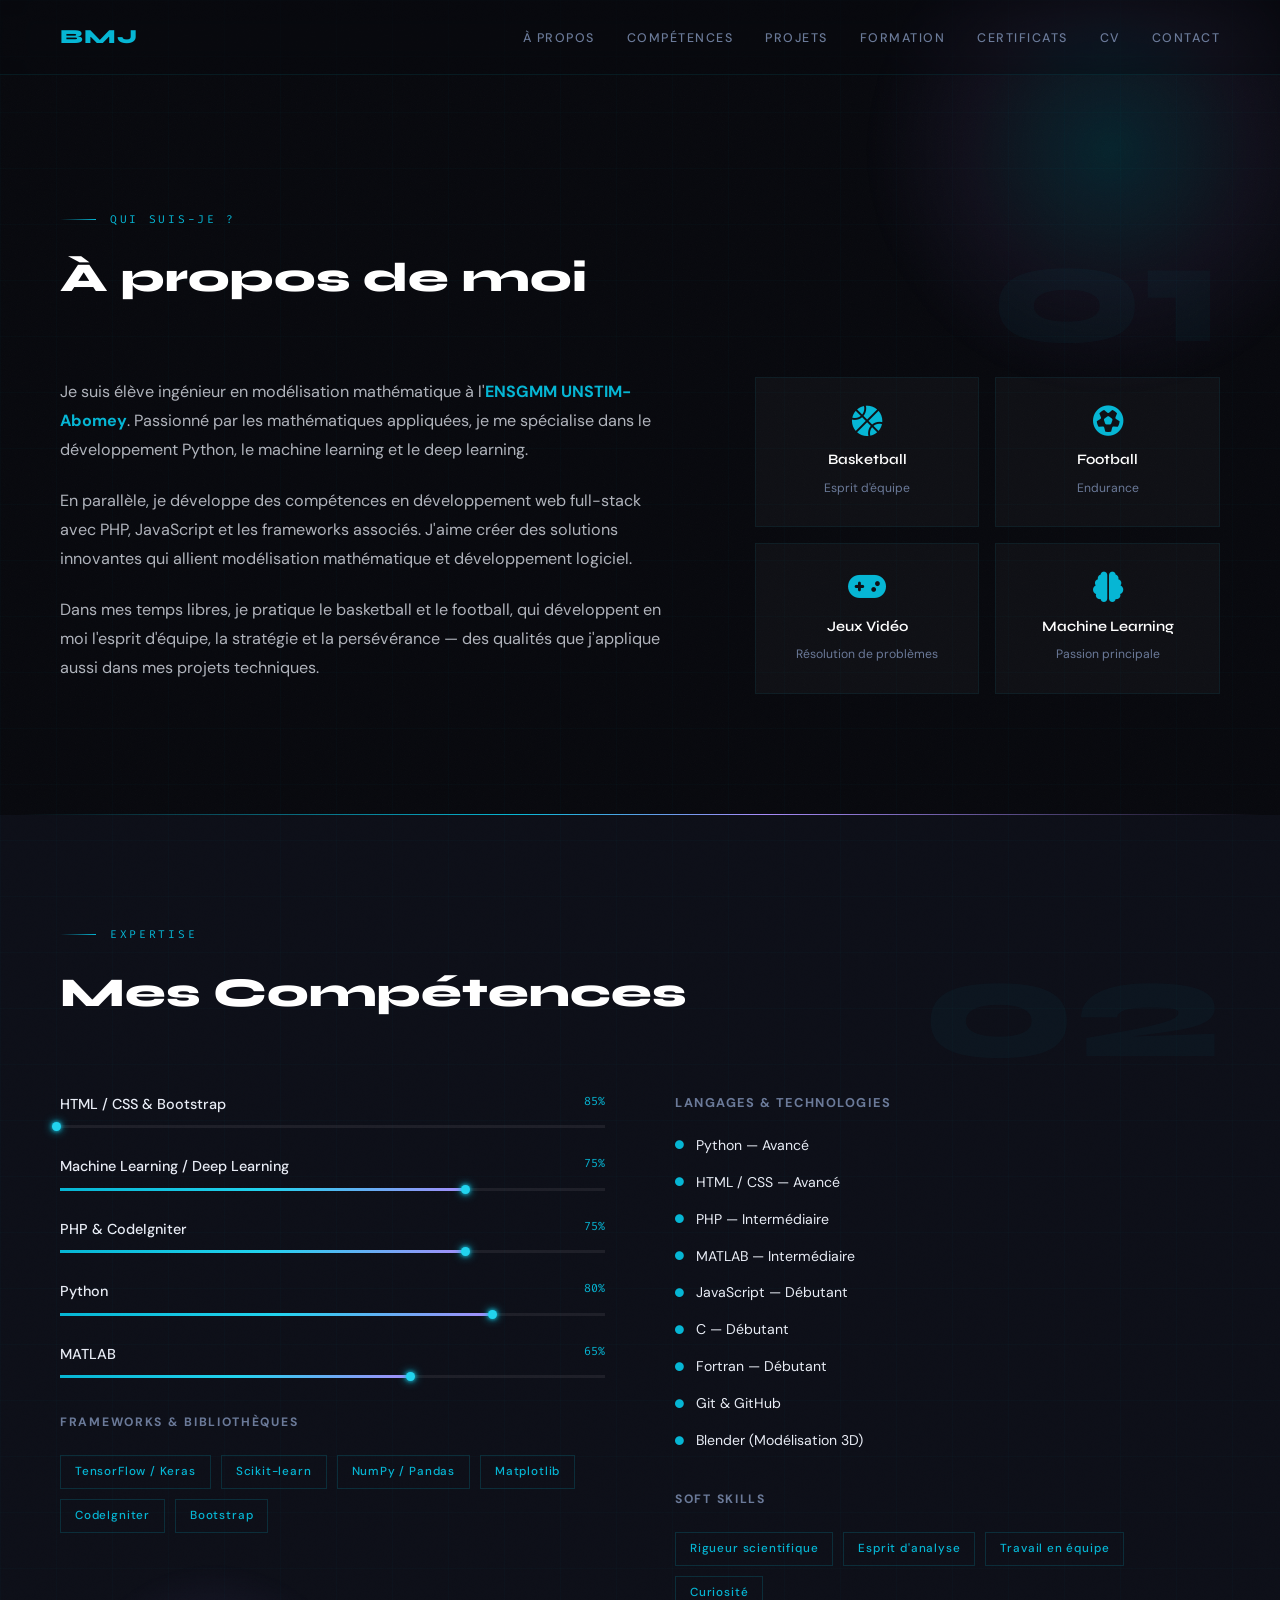
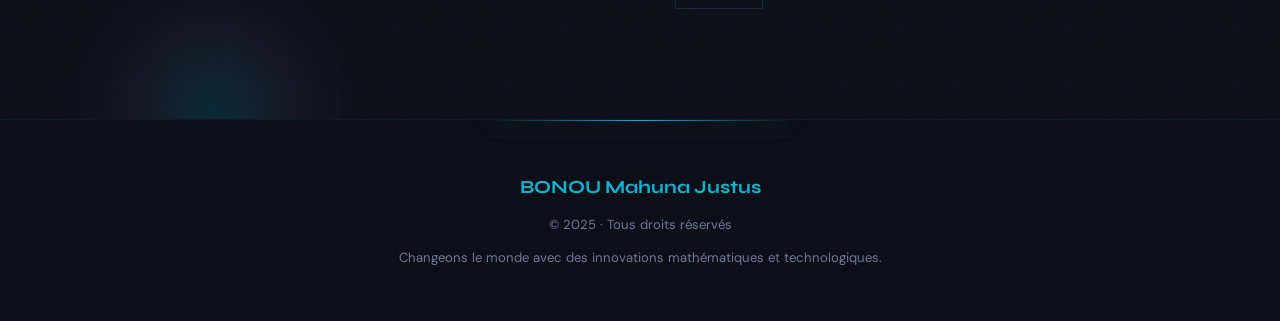
==== commit dbfdcb79: "Amélioration 7" ====
--- a/about.html
+++ b/about.html
@@ -8,7 +8,7 @@
 <link href="https://cdnjs.cloudflare.com/ajax/libs/font-awesome/6.4.0/css/all.min.css" rel="stylesheet"/>
 <link href="https://fonts.googleapis.com/css2?family=Inter:wght@300;400;500;600;700;800&family=Fira+Code:wght@300;400;500;600&display=swap" rel="stylesheet"/>
 
-<link href="css/style.css" rel="stylesheet"/></head>
+<link href="css/style.css?v=2" rel="stylesheet"/></head>
 <body>
 <div id="scroll-bar"></div>
 
@@ -206,6 +206,6 @@
 <img alt="" id="lb-img" src=""/>
 <p id="lb-caption"></p>
 </div>
-<script src="js/script.js"></script>
+<script src="js/script.js?v=2"></script>
 </body>
 </html>
--- a/css/style.css
+++ b/css/style.css
@@ -1,1383 +1,966 @@
-
-      /* ─── RESET & ROOT ─────────────────────────────── */
-      *,
-      *::before,
-      *::after {
-        margin: 0;
-        padding: 0;
-        box-sizing: border-box;
-      }
-      :root {
-        --navy: #09090b;
-        --navy2: #18181b;
-        --gold: #06b6d4;
-        --gold2: #22d3ee;
-        --cream: #f5f0e8;
-        --white: #ffffff;
-        --muted: #8a9bb0;
-        --border: rgba(6, 182, 212, 0.2);
-        --card-bg: rgba(255, 255, 255, 0.04);
-        --ff-head: "Inter", Georgia, serif;
-        --ff-body: "Inter", sans-serif;
-        --ff-mono: "Fira Code", monospace;
-        --transition: 0.35s cubic-bezier(0.4, 0, 0.2, 1);
-      }
-
-      html {
-        scroll-behavior: smooth;
-      }
-      body {
-        font-family: var(--ff-body);
-        background: var(--navy);
-        color: var(--cream);
-        overflow-x: hidden;
-        line-height: 1.7;
-      }
-
-      /* ─── SCROLLBAR ────────────────────────────────── */
-      ::-webkit-scrollbar {
-        width: 4px;
-      }
-      ::-webkit-scrollbar-track {
-        background: var(--navy);
-      }
-      ::-webkit-scrollbar-thumb {
-        background: var(--gold);
-        border-radius: 2px;
-      }
-
-      /* ─── PRO GRID OVERLAY ─────────────────────────── */
-      body::before {
-        content: "";
-        position: fixed;
-        inset: 0;
-        pointer-events: none;
-        z-index: 0;
-        background-image: 
-          linear-gradient(rgba(6, 182, 212, 0.03) 1px, transparent 1px),
-          linear-gradient(90deg, rgba(6, 182, 212, 0.03) 1px, transparent 1px);
-        background-size: 40px 40px;
-        opacity: 0.8;
-      }
-      body::after {
-        content: "";
-        position: fixed;
-        inset: 0;
-        pointer-events: none;
-        z-index: 0;
-        background: radial-gradient(circle at 50% 50%, rgba(9, 9, 11, 0) 0%, rgba(9, 9, 11, 1) 100%);
-      }
-
-      /* ─── NAVBAR ───────────────────────────────────── */
-      #navbar {
-        position: fixed;
-        top: 0;
-        left: 0;
-        width: 100%;
-        z-index: 900;
-        padding: 18px 0;
-        background: rgba(9, 9, 11, 0.6);
-        backdrop-filter: blur(20px);
-        -webkit-backdrop-filter: blur(20px);
-        border-bottom: 1px solid var(--border);
-        transition: padding var(--transition);
-      }
-      #navbar.scrolled {
-        padding: 12px 0;
-      }
-      .nav-inner {
-        max-width: 1200px;
-        margin: 0 auto;
-        display: flex;
-        align-items: center;
-        justify-content: space-between;
-        padding: 0 32px;
-      }
-      .brand {
-        font-family: var(--ff-head);
-        font-size: 1.3rem;
-        font-weight: 700;
-        color: var(--gold);
-        text-decoration: none;
-        letter-spacing: 0.02em;
-      }
-      .nav-links {
-        display: flex;
-        gap: 36px;
-        list-style: none;
-      }
-      .nav-links a {
-        font-size: 0.82rem;
-        font-weight: 500;
-        letter-spacing: 0.1em;
-        text-transform: uppercase;
-        color: var(--muted);
-        text-decoration: none;
-        transition: color var(--transition);
-        position: relative;
-      }
-      .nav-links a::after {
-        content: "";
-        position: absolute;
-        bottom: -4px;
-        left: 0;
-        width: 0;
-        height: 1px;
-        background: var(--gold);
-        transition: width var(--transition);
-      }
-      .nav-links a:hover {
-        color: var(--gold);
-      }
-      .nav-links a:hover::after {
-        width: 100%;
-      }
-      .hamburger {
-        display: none;
-        flex-direction: column;
-        gap: 5px;
-        cursor: pointer;
-        background: none;
-        border: none;
-      }
-      .hamburger span {
-        display: block;
-        width: 24px;
-        height: 1px;
-        background: var(--cream);
-        transition: var(--transition);
-      }
-
-      /* ─── HERO ─────────────────────────────────────── */
-      #hero {
-        min-height: 100vh;
-        display: flex;
-        align-items: center;
-        padding: 120px 32px 80px;
-        position: relative;
-        overflow: hidden;
-      }
-      .hero-grid {
-        max-width: 1200px;
-        margin: 0 auto;
-        width: 100%;
-        display: grid;
-        grid-template-columns: 1fr 1fr;
-        gap: 80px;
-        align-items: center;
-      }
-      .hero-eyebrow {
-        font-family: var(--ff-mono);
-        font-size: 0.75rem;
-        letter-spacing: 0.2em;
-        text-transform: uppercase;
-        color: var(--gold);
-        margin-bottom: 20px;
-        display: flex;
-        align-items: center;
-        gap: 12px;
-      }
-      .hero-eyebrow::before {
-        content: "";
-        flex: none;
-        width: 40px;
-        height: 1px;
-        background: var(--gold);
-      }
-      .hero-name {
-        font-family: var(--ff-head);
-        font-size: clamp(3rem, 5vw, 5rem);
-        font-weight: 700;
-        line-height: 1.05;
-        color: var(--white);
-        margin-bottom: 16px;
-      }
-      .hero-name em {
-        font-style: normal;
-        background: linear-gradient(90deg, #06b6d4, #22d3ee);
-        -webkit-background-clip: text;
-        -webkit-text-fill-color: transparent;
-        text-shadow: 0 0 24px rgba(6, 182, 212, 0.4);
-      }
-      .hero-title {
-        font-size: 1rem;
-        color: var(--muted);
-        margin-bottom: 32px;
-        max-width: 420px;
-      }
-      .hero-cta {
-        display: inline-flex;
-        align-items: center;
-        gap: 12px;
-        padding: 14px 32px;
-        border: 1px solid var(--gold);
-        background: transparent;
-        color: var(--gold);
-        font-family: var(--ff-body);
-        font-size: 0.85rem;
-        font-weight: 600;
-        letter-spacing: 0.1em;
-        text-transform: uppercase;
-        text-decoration: none;
-        cursor: pointer;
-        transition: var(--transition);
-        position: relative;
-        overflow: hidden;
-      }
-      .hero-cta::before {
-        content: "";
-        position: absolute;
-        inset: 0;
-        background: var(--gold);
-        transform: scaleX(0);
-        transform-origin: left;
-        transition: transform var(--transition);
-        z-index: -1;
-      }
-      .hero-cta:hover {
-        color: var(--navy);
-      }
-      .hero-cta:hover::before {
-        transform: scaleX(1);
-      }
-      .hero-photo-wrap {
-        position: relative;
-        display: flex;
-        justify-content: center;
-      }
-      .hero-photo-frame {
-        position: relative;
-        width: 360px;
-        height: 420px;
-      }
-      .hero-photo-frame::before {
-        content: "";
-        position: absolute;
-        inset: -12px;
-        border: 1px solid var(--gold);
-        opacity: 0.4;
-        pointer-events: none;
-      }
-      .hero-photo-frame::after {
-        content: "";
-        position: absolute;
-        bottom: -20px;
-        right: -20px;
-        width: 60%;
-        height: 60%;
-        border-bottom: 2px solid var(--gold);
-        border-right: 2px solid var(--gold);
-        pointer-events: none;
-      }
-      .hero-photo {
-        width: 100%;
-        height: 100%;
-        object-fit: cover;
-        filter: brightness(0.92) contrast(1.05);
-      }
-      .hero-stats {
-        display: flex;
-        gap: 40px;
-        margin-top: 40px;
-      }
-      .stat {
-        text-align: left;
-      }
-      .stat-num {
-        font-family: var(--ff-head);
-        font-size: 2.2rem;
-        font-weight: 700;
-        color: var(--gold);
-        line-height: 1;
-      }
-      .stat-label {
-        font-size: 0.75rem;
-        color: var(--muted);
-        letter-spacing: 0.05em;
-        margin-top: 4px;
-      }
-
-      /* ─── GOLD DIVIDER ─────────────────────────────── */
-      .section-divider {
-        max-width: 1200px;
-        margin: 0 auto;
-        height: 1px;
-        background: linear-gradient(
-          90deg,
-          transparent,
-          var(--gold),
-          transparent
-        );
-      }
-
-      /* ─── SECTION COMMONS ──────────────────────────── */
-      .section {
-        padding: 100px 32px;
-        max-width: 1200px;
-        margin: 0 auto;
-        position: relative;
-        z-index: 1;
-      }
-      .section-label {
-        font-family: var(--ff-mono);
-        font-size: 0.72rem;
-        letter-spacing: 0.2em;
-        text-transform: uppercase;
-        color: var(--gold);
-        margin-bottom: 12px;
-        display: flex;
-        align-items: center;
-        gap: 12px;
-      }
-      .section-label::before {
-        content: "";
-        width: 32px;
-        height: 1px;
-        background: var(--gold);
-      }
-      .section-heading {
-        font-family: var(--ff-head);
-        font-size: clamp(2rem, 3vw, 3rem);
-        font-weight: 700;
-        color: var(--white);
-        margin-bottom: 60px;
-        /* Animation simple au scroll */
-        opacity: 0;
-        transform: translateX(-20px);
-        transition: all 0.6s cubic-bezier(0.4, 0, 0.2, 1);
-      }
-      .section-heading.visible {
-        opacity: 1;
-        transform: translateX(0);
-      }
-
-      /* ─── ABOUT ─────────────────────────────────────── */
-      .about-grid {
-        display: grid;
-        grid-template-columns: 1.2fr 1fr;
-        gap: 80px;
-        align-items: start;
-      }
-      .about-text p {
-        color: rgba(245, 240, 232, 0.8);
-        margin-bottom: 20px;
-        font-size: 1rem;
-      }
-      .hobbies-grid {
-        display: grid;
-        grid-template-columns: 1fr 1fr;
-        gap: 16px;
-      }
-      .hobby-card {
-        background: var(--card-bg);
-        border: 1px solid var(--border);
-        padding: 24px 20px;
-        text-align: center;
-        transition: var(--transition);
-      }
-      .hobby-card:hover {
-        border-color: var(--gold);
-        background: rgba(6, 182, 212, 0.06);
-      }
-      .hobby-card i {
-        font-size: 1.8rem;
-        color: var(--gold);
-        margin-bottom: 10px;
-        display: block;
-      }
-      .hobby-card h5 {
-        font-size: 0.9rem;
-        font-weight: 600;
-        color: var(--white);
-        margin-bottom: 4px;
-      }
-      .hobby-card p {
-        font-size: 0.78rem;
-        color: var(--muted);
-        margin: 0;
-      }
-
-      /* ─── SKILLS ─────────────────────────────────────── */
-      .skills-bg {
-        background: var(--navy2);
-      }
-      .skills-wrap {
-        max-width: 1200px;
-        margin: 0 auto;
-        padding: 100px 32px;
-        position: relative;
-        z-index: 1;
-      }
-      .skills-grid {
-        display: grid;
-        grid-template-columns: 1fr 1fr;
-        gap: 60px;
-      }
-      .skill-item {
-        margin-bottom: 24px;
-      }
-      .skill-row {
-        display: flex;
-        justify-content: space-between;
-        margin-bottom: 8px;
-      }
-      .skill-name-txt {
-        font-size: 0.9rem;
-        font-weight: 500;
-        color: var(--cream);
-      }
-      .skill-pct {
-        font-family: var(--ff-mono);
-        font-size: 0.75rem;
-        color: var(--gold);
-      }
-      .bar-track {
-        height: 3px;
-        background: rgba(255, 255, 255, 0.08);
-      }
-      .bar-fill {
-        height: 100%;
-        background: linear-gradient(90deg, var(--gold), var(--gold2));
-        width: 0;
-        transition: width 1.4s cubic-bezier(0.4, 0, 0.2, 1);
-      }
-      .badge-list {
-        display: flex;
-        flex-wrap: wrap;
-        gap: 10px;
-        margin-top: 20px;
-      }
-      .badge {
-        padding: 6px 14px;
-        border: 1px solid var(--border);
-        font-size: 0.75rem;
-        font-weight: 500;
-        color: var(--gold);
-        letter-spacing: 0.06em;
-        transition: var(--transition);
-      }
-      .badge:hover {
-        background: rgba(6, 182, 212, 0.1);
-        border-color: var(--gold);
-      }
-      .tools-col {
-        margin-top: 32px;
-      }
-      .tools-col h5 {
-        font-size: 0.8rem;
-        letter-spacing: 0.12em;
-        text-transform: uppercase;
-        color: var(--muted);
-        margin-bottom: 16px;
-      }
-      .tool-item {
-        display: flex;
-        align-items: center;
-        gap: 10px;
-        font-size: 0.88rem;
-        color: var(--cream);
-        margin-bottom: 12px;
-      }
-      .tool-item i {
-        color: var(--gold);
-        font-size: 0.7rem;
-      }
-
-      /* ─── PROJECTS ─────────────────────────────────── */
-      .projects-grid {
-        display: grid;
-        grid-template-columns: repeat(3, 1fr);
-        gap: 24px;
-      }
-      .project-card {
-        background: var(--card-bg);
-        border: 1px solid var(--border);
-        padding: 36px 28px;
-        transition: var(--transition);
-        position: relative;
-        overflow: hidden;
-        backdrop-filter: blur(12px);
-        -webkit-backdrop-filter: blur(12px);
-      }
-      .project-card::before {
-        content: "";
-        position: absolute;
-        top: 0;
-        left: 0;
-        right: 0;
-        height: 2px;
-        background: linear-gradient(
-          90deg,
-          transparent,
-          var(--gold),
-          transparent
-        );
-        transform: scaleX(0);
-        transition: transform var(--transition);
-      }
-      .project-card:hover {
-        border-color: rgba(6, 182, 212, 0.5);
-        transform: translateY(-6px);
-        box-shadow: 0 10px 40px -10px rgba(6, 182, 212, 0.2);
-        background: rgba(255, 255, 255, 0.05);
-      }
-      .project-card:hover::before {
-        transform: scaleX(1);
-      }
-      .project-num {
-        font-family: var(--ff-mono);
-        font-size: 0.7rem;
-        color: var(--gold);
-        margin-bottom: 16px;
-      }
-      .project-card h4 {
-        font-family: var(--ff-head);
-        font-size: 1.4rem;
-        color: var(--white);
-        margin-bottom: 12px;
-      }
-      .project-card p {
-        font-size: 0.88rem;
-        color: var(--muted);
-        line-height: 1.7;
-      }
-      .project-tags {
-        display: flex;
-        flex-wrap: wrap;
-        gap: 8px;
-        margin-top: 20px;
-      }
-      .tag {
-        padding: 4px 10px;
-        background: rgba(6, 182, 212, 0.1);
-        font-size: 0.72rem;
-        color: var(--gold);
-        letter-spacing: 0.06em;
-      }
-      .github-btn {
-        display: inline-flex;
-        align-items: center;
-        gap: 10px;
-        margin-top: 48px;
-        padding: 12px 28px;
-        border: 1px solid rgba(255, 255, 255, 0.15);
-        color: var(--cream);
-        font-size: 0.82rem;
-        letter-spacing: 0.1em;
-        text-transform: uppercase;
-        text-decoration: none;
-        transition: var(--transition);
-      }
-      .github-btn:hover {
-        border-color: var(--gold);
-        color: var(--gold);
-      }
-
-      /* ─── EDUCATION ──────────────────────────────────── */
-      .edu-bg {
-        background: var(--navy2);
-      }
-      .edu-wrap {
-        max-width: 1200px;
-        margin: 0 auto;
-        padding: 100px 32px;
-        position: relative;
-        z-index: 1;
-      }
-      .edu-grid {
-        display: grid;
-        grid-template-columns: repeat(3, 1fr);
-        gap: 24px;
-      }
-      .edu-card {
-        background: var(--card-bg);
-        border: 1px solid var(--border);
-        padding: 36px 28px;
-        transition: var(--transition);
-        backdrop-filter: blur(12px);
-        -webkit-backdrop-filter: blur(12px);
-      }
-      .edu-card:hover {
-        border-color: var(--gold);
-        background: rgba(255, 255, 255, 0.05);
-        transform: translateY(-6px);
-      }
-      .edu-icon {
-        width: 44px;
-        height: 44px;
-        border: 1px solid var(--gold);
-        display: flex;
-        align-items: center;
-        justify-content: center;
-        margin-bottom: 20px;
-      }
-      .edu-icon i {
-        color: var(--gold);
-        font-size: 1rem;
-      }
-      .edu-card h5 {
-        font-family: var(--ff-head);
-        font-size: 1.2rem;
-        color: var(--white);
-        margin-bottom: 6px;
-      }
-      .edu-card .org {
-        font-size: 0.8rem;
-        color: var(--gold);
-        margin-bottom: 14px;
-      }
-      .edu-card p {
-        font-size: 0.85rem;
-        color: var(--muted);
-        line-height: 1.7;
-      }
-
-      /* ─── CERTIFICATES ──────────────────────────────── */
-      .certs-grid {
-        display: grid;
-        grid-template-columns: repeat(auto-fill, minmax(260px, 1fr));
-        gap: 24px;
-      }
-      .cert-card {
-        border: 1px solid var(--border);
-        overflow: hidden;
-        cursor: pointer;
-        transition: var(--transition);
-        position: relative;
-      }
-      .cert-card:hover {
-        border-color: var(--gold);
-        transform: translateY(-4px);
-      }
-      .cert-thumb {
-        width: 100%;
-        height: 180px;
-        object-fit: cover;
-        filter: brightness(0.85) grayscale(0.15);
-        transition:
-          filter var(--transition),
-          transform var(--transition);
-        display: block;
-      }
-      .cert-card:hover .cert-thumb {
-        filter: brightness(1) grayscale(0);
-        transform: scale(1.03);
-      }
-      .cert-overlay {
-        position: absolute;
-        inset: 0;
-        background: rgba(9, 9, 11, 0.7);
-        display: flex;
-        align-items: center;
-        justify-content: center;
-        opacity: 0;
-        transition: opacity var(--transition);
-      }
-      .cert-card:hover .cert-overlay {
-        opacity: 1;
-      }
-      .cert-overlay i {
-        font-size: 2rem;
-        color: var(--gold);
-      }
-      .cert-info {
-        padding: 18px 20px;
-        background: rgba(24, 24, 27, 0.95);
-      }
-      .cert-info h5 {
-        font-size: 0.9rem;
-        font-weight: 600;
-        color: var(--white);
-        margin-bottom: 4px;
-      }
-      .cert-info span {
-        font-size: 0.76rem;
-        color: var(--muted);
-      }
-      .cert-placeholder {
-        width: 100%;
-        height: 180px;
-        display: flex;
-        flex-direction: column;
-        align-items: center;
-        justify-content: center;
-        gap: 10px;
-        background: linear-gradient(
-          135deg,
-          rgba(6, 182, 212, 0.08),
-          rgba(9, 9, 11, 0.5)
-        );
-        border-bottom: 1px solid var(--border);
-      }
-      .cert-placeholder i {
-        font-size: 2.5rem;
-        color: rgba(6, 182, 212, 0.4);
-      }
-      .cert-placeholder span {
-        font-size: 0.75rem;
-        color: var(--muted);
-        letter-spacing: 0.05em;
-      }
-
-      /* ─── LIGHTBOX ────────────────────────────────────── */
-      #lightbox {
-        position: fixed;
-        inset: 0;
-        z-index: 2000;
-        background: rgba(0, 0, 0, 0.92);
-        backdrop-filter: blur(8px);
-        display: flex;
-        align-items: center;
-        justify-content: center;
-        opacity: 0;
-        pointer-events: none;
-        transition: opacity 0.3s;
-      }
-      #lightbox.open {
-        opacity: 1;
-        pointer-events: all;
-      }
-      #lightbox img {
-        max-width: 90vw;
-        max-height: 85vh;
-        object-fit: contain;
-        border: 1px solid var(--border);
-        box-shadow: 0 30px 80px rgba(0, 0, 0, 0.6);
-      }
-      #lb-close {
-        position: absolute;
-        top: 20px;
-        right: 20px;
-        background: none;
-        border: none;
-        color: var(--cream);
-        font-size: 1.5rem;
-        cursor: pointer;
-        width: 44px;
-        height: 44px;
-        border: 1px solid rgba(255, 255, 255, 0.2);
-        display: flex;
-        align-items: center;
-        justify-content: center;
-        transition: var(--transition);
-      }
-      #lb-close:hover {
-        border-color: var(--gold);
-        color: var(--gold);
-      }
-      #lb-caption {
-        position: absolute;
-        bottom: 30px;
-        left: 50%;
-        transform: translateX(-50%);
-        font-size: 0.8rem;
-        color: var(--muted);
-        letter-spacing: 0.08em;
-        text-align: center;
-      }
-
-      /* ─── CV SECTION ─────────────────────────────────── */
-      .cv-section {
-        background: linear-gradient(
-          135deg,
-          rgba(6, 182, 212, 0.06) 0%,
-          transparent 60%
-        );
-      }
-      .cv-inner {
-        display: grid;
-        grid-template-columns: 1fr 1fr;
-        gap: 80px;
-        align-items: center;
-      }
-      .cv-text h2 {
-        font-family: var(--ff-head);
-        font-size: clamp(2rem, 3vw, 3rem);
-        color: var(--white);
-        margin-bottom: 16px;
-      }
-      .cv-text p {
-        color: rgba(245, 240, 232, 0.7);
-        margin-bottom: 32px;
-        line-height: 1.8;
-      }
-      .cv-actions {
-        display: flex;
-        gap: 16px;
-        flex-wrap: wrap;
-      }
-      .btn-gold {
-        display: inline-flex;
-        align-items: center;
-        gap: 10px;
-        padding: 14px 32px;
-        background: var(--gold);
-        color: var(--navy);
-        font-size: 0.85rem;
-        font-weight: 700;
-        letter-spacing: 0.1em;
-        text-transform: uppercase;
-        text-decoration: none;
-        border: none;
-        cursor: pointer;
-        transition: var(--transition);
-      }
-      .btn-gold:hover {
-        background: var(--gold2);
-      }
-      .btn-outline-gold {
-        display: inline-flex;
-        align-items: center;
-        gap: 10px;
-        padding: 14px 32px;
-        background: transparent;
-        color: var(--gold);
-        border: 1px solid var(--gold);
-        font-size: 0.85rem;
-        font-weight: 600;
-        letter-spacing: 0.1em;
-        text-transform: uppercase;
-        text-decoration: none;
-        cursor: pointer;
-        transition: var(--transition);
-      }
-      .btn-outline-gold:hover {
-        background: rgba(6, 182, 212, 0.1);
-      }
-      .cv-preview-frame {
-        border: 1px solid var(--border);
-        overflow: hidden;
-        position: relative;
-        background: var(--card-bg);
-      }
-      .cv-preview-frame img {
-        width: 100%;
-        height: 400px;
-        object-fit: cover;
-        object-position: top;
-        display: block;
-        filter: brightness(0.9);
-      }
-      .cv-preview-placeholder {
-        width: 100%;
-        height: 400px;
-        display: flex;
-        flex-direction: column;
-        align-items: center;
-        justify-content: center;
-        gap: 16px;
-        background: linear-gradient(
-          135deg,
-          rgba(6, 182, 212, 0.05),
-          rgba(9, 9, 11, 0.8)
-        );
-      }
-      .cv-preview-placeholder i {
-        font-size: 4rem;
-        color: rgba(6, 182, 212, 0.3);
-      }
-      .cv-preview-placeholder p {
-        font-size: 0.85rem;
-        color: var(--muted);
-        text-align: center;
-        max-width: 220px;
-        line-height: 1.6;
-      }
-      .cv-badge {
-        position: absolute;
-        top: 16px;
-        right: 16px;
-        padding: 6px 14px;
-        background: var(--gold);
-        color: var(--navy);
-        font-size: 0.7rem;
-        font-weight: 700;
-        letter-spacing: 0.1em;
-        text-transform: uppercase;
-      }
-
-      /* ─── CONTACT ─────────────────────────────────────── */
-      .contact-grid {
-        display: grid;
-        grid-template-columns: 1fr 1fr;
-        gap: 80px;
-      }
-      .contact-item {
-        display: flex;
-        align-items: center;
-        gap: 20px;
-        margin-bottom: 32px;
-      }
-      .contact-icon-box {
-        width: 48px;
-        height: 48px;
-        border: 1px solid var(--border);
-        display: flex;
-        align-items: center;
-        justify-content: center;
-        flex-shrink: 0;
-        transition: var(--transition);
-      }
-      .contact-item:hover .contact-icon-box {
-        border-color: var(--gold);
-      }
-      .contact-icon-box i {
-        color: var(--gold);
-        font-size: 1rem;
-      }
-      .contact-item h5 {
-        font-size: 0.75rem;
-        text-transform: uppercase;
-        letter-spacing: 0.1em;
-        color: var(--muted);
-        margin-bottom: 4px;
-      }
-      .contact-item a,
-      .contact-item p {
-        color: var(--cream);
-        text-decoration: none;
-        font-size: 0.95rem;
-      }
-      .contact-item a:hover {
-        color: var(--gold);
-      }
-      .availability-box {
-        background: var(--card-bg);
-        border: 1px solid var(--border);
-        padding: 32px;
-      }
-      .availability-box .dot {
-        width: 8px;
-        height: 8px;
-        background: #4caf50;
-        border-radius: 50%;
-        display: inline-block;
-        margin-right: 8px;
-        animation: pulse 2s infinite;
-      }
-      @keyframes pulse {
-        0%,
-        100% {
-          opacity: 1;
-        }
-        50% {
-          opacity: 0.4;
-        }
-      }
-      .avail-title {
-        font-size: 0.85rem;
-        font-weight: 600;
-        color: var(--white);
-        margin-bottom: 16px;
-      }
-      .avail-text {
-        font-size: 0.85rem;
-        color: var(--muted);
-        line-height: 1.8;
-        margin-bottom: 24px;
-      }
-      .socials {
-        display: flex;
-        gap: 12px;
-        flex-wrap: wrap;
-      }
-      .social-btn {
-        width: 44px;
-        height: 44px;
-        border: 1px solid var(--border);
-        display: flex;
-        align-items: center;
-        justify-content: center;
-        color: var(--muted);
-        text-decoration: none;
-        transition: var(--transition);
-        font-size: 0.9rem;
-      }
-      .social-btn:hover {
-        border-color: var(--gold);
-        color: var(--gold);
-      }
-
-      /* ─── FOOTER ──────────────────────────────────────── */
-      footer {
-        background: var(--navy2);
-        border-top: 1px solid var(--border);
-        text-align: center;
-        padding: 40px 32px;
-      }
-      footer p {
-        font-size: 0.82rem;
-        color: var(--muted);
-        line-height: 1.8;
-      }
-      footer .brand-foot {
-        font-family: var(--ff-head);
-        font-size: 1.1rem;
-        color: var(--gold);
-        margin-bottom: 8px;
-      }
-
-      /* ─── MOBILE ──────────────────────────────────────── */
-      @media (max-width: 900px) {
-        .hero-grid {
-          grid-template-columns: 1fr;
-          gap: 48px;
-        }
-        .hero-photo-wrap {
-          order: -1;
-        }
-        .hero-photo-frame {
-          width: 280px;
-          height: 340px;
-        }
-        .about-grid,
-        .skills-grid,
-        .contact-grid,
-        .cv-inner {
-          grid-template-columns: 1fr;
-          gap: 48px;
-        }
-        .projects-grid,
-        .edu-grid {
-          grid-template-columns: 1fr 1fr;
-        }
-        .nav-links {
-          display: none;
-          flex-direction: column;
-          position: absolute;
-          top: 100%;
-          left: 0;
-          right: 0;
-          background: rgba(9, 9, 11, 0.98);
-          padding: 24px 32px;
-          border-top: 1px solid var(--border);
-          gap: 20px;
-        }
-        .nav-links.open {
-          display: flex;
-        }
-        .hamburger {
-          display: flex;
-        }
-      }
-      @media (max-width: 600px) {
-        .projects-grid,
-        .edu-grid,
-        .hobbies-grid {
-          grid-template-columns: 1fr;
-        }
-        .hero-stats {
-          gap: 16px;
-          flex-wrap: wrap;
-        }
-        .section,
-        .skills-wrap,
-        .edu-wrap {
-          padding: 60px 16px;
-        }
-        .hero-title {
-          word-wrap: break-word;
-          font-size: 0.9rem;
-        }
-        .hero-photo-frame::before {
-          inset: -8px;
-        }
-        .hero-photo-frame::after {
-          bottom: -12px;
-          right: -12px;
-        }
-        .tag {
-          word-break: break-word;
-        }
-        .project-card {
-          padding: 24px 16px;
-        }
-        .edu-card h5 {
-          font-size: 1.05rem;
-        }
-        .edu-icon {
-          margin-bottom: 12px;
-        }
-        .cv-actions {
-          flex-direction: column;
-          align-items: stretch;
-        }
-        .cv-actions .btn-gold,
-        .cv-actions .btn-outline-gold {
-          width: 100%;
-          justify-content: center;
-        }
-        .cv-preview-frame img,
-        .cv-preview-placeholder {
-          height: 250px;
-        }
-        .social-btn {
-          width: 48px;
-          height: 48px;
-          font-size: 1.2rem;
-        }
-      }
-
-      /* ─── FADE IN ANIMATION ────────────────────────── */
-      .fade-up {
-        opacity: 0;
-        transform: translateY(28px);
-        transition:
-          opacity 0.7s ease,
-          transform 0.7s ease;
-      }
-      .fade-up.visible {
-        opacity: 1;
-        transform: none;
-      }
-
-      /* ─── SCROLL PROGRESS BAR ───────────────────────── */
-      #scroll-bar {
-        position: fixed;
-        top: 0;
-        left: 0;
-        height: 2px;
-        width: 0%;
-        background: linear-gradient(90deg, var(--gold), var(--gold2));
-        z-index: 9999;
-        transition: width 0.08s linear;
-        box-shadow: 0 0 8px var(--gold);
-      }
-
-      /* ─── FLOATING ORBS (hero bg) ───────────────────── */
-      .orb {
-        position: absolute;
-        border-radius: 50%;
-        pointer-events: none;
-        background: radial-gradient(
-          circle,
-          rgba(6, 182, 212, 0.18) 0%,
-          transparent 70%
-        );
-        animation: drift linear infinite;
-      }
-      @keyframes drift {
-        0% {
-          transform: translateY(0) translateX(0) scale(1);
-        }
-        33% {
-          transform: translateY(-40px) translateX(20px) scale(1.05);
-        }
-        66% {
-          transform: translateY(20px) translateX(-30px) scale(0.97);
-        }
-        100% {
-          transform: translateY(0) translateX(0) scale(1);
-        }
-      }
-
-      /* ─── STAGGERED CHILDREN ────────────────────────── */
-      .stagger-child {
-        opacity: 0;
-        transform: translateY(32px);
-        transition:
-          opacity 0.6s ease,
-          transform 0.6s ease;
-      }
-      .stagger-child.in {
-        opacity: 1;
-        transform: none;
-      }
-
-      /* ─── ACTIVE NAV LINK ────────────────────────────── */
-      .nav-links a.active {
-        color: var(--gold) !important;
-      }
-      .nav-links a.active::after {
-        width: 100%;
-      }
-
-      /* ─── MAGNETIC BUTTON ────────────────────────────── */
-      .magnetic {
-        display: inline-block;
-      }
-
-      /* ─── TYPING CURSOR ──────────────────────────────── */
-      #typed-cursor {
-        display: inline-block;
-        width: 2px;
-        height: 1em;
-        background: var(--gold);
-        margin-left: 3px;
-        vertical-align: middle;
-        animation: blink 0.7s steps(1) infinite;
-      }
-      @keyframes blink {
-        0%,
-        100% {
-          opacity: 1;
-        }
-        50% {
-          opacity: 0;
-        }
-      }
-
-      /* ─── SECTION SLIDE-IN (left/right) ─────────────── */
-      .slide-left {
-        opacity: 0;
-        transform: translateX(-50px);
-        transition:
-          opacity 0.8s ease,
-          transform 0.8s ease;
-      }
-      .slide-right {
-        opacity: 0;
-        transform: translateX(50px);
-        transition:
-          opacity 0.8s ease,
-          transform 0.8s ease;
-      }
-      .slide-left.in,
-      .slide-right.in {
-        opacity: 1;
-        transform: none;
-      }
-
-      /* ─── GLOW LINE on section-divider on scroll ─────── */
-      .section-divider {
-        transition: opacity 0.5s;
-      }
-      .section-divider.glow {
-        animation: divGlow 1.2s ease forwards;
-      }
-      @keyframes divGlow {
-        0% {
-          opacity: 0.2;
-          box-shadow: none;
-        }
-        50% {
-          opacity: 1;
-          box-shadow: 0 0 16px rgba(6, 182, 212, 0.6);
-        }
-        100% {
-          opacity: 0.6;
-          box-shadow: none;
-        }
-      }
-
-      /* ─── PARALLAX HERO PHOTO ────────────────────────── */
-      .hero-photo-frame {
-        will-change: transform;
-      }
-    
-
-/* ─── NOUVEAUX EFFETS (PREMIUM) ────────────────── */
-
-/* Page Transition */
+/* ═══════════════════════════════════════════════════════════════
+   BONOU Mahuna Justus — Portfolio CSS
+   Version PRO · Animations bidirectionnelles · 2025
+   ═══════════════════════════════════════════════════════════════ */
+
+@import url('https://fonts.googleapis.com/css2?family=Syne:wght@400;500;600;700;800&family=DM+Sans:ital,opsz,wght@0,9..40,300;0,9..40,400;0,9..40,500;0,9..40,600;1,9..40,300&family=Fira+Code:wght@300;400;500;600&display=swap');
+
+/* ─── RESET & ROOT ──────────────────────────────────────── */
+*, *::before, *::after { margin: 0; padding: 0; box-sizing: border-box; }
+
+:root {
+  --navy:      #07080d;
+  --navy2:     #0d0f18;
+  --navy3:     #111420;
+  --gold:      #06b6d4;
+  --gold2:     #22d3ee;
+  --gold3:     #67e8f9;
+  --accent:    #a78bfa;
+  --cream:     #e8ecf5;
+  --white:     #ffffff;
+  --muted:     #6b7a99;
+  --muted2:    #4a5568;
+  --border:    rgba(6, 182, 212, 0.18);
+  --border2:   rgba(6, 182, 212, 0.08);
+  --card-bg:   rgba(255,255,255,0.03);
+  --card-bg2:  rgba(6,182,212,0.04);
+  --ff-head:   'Syne', 'Inter', Georgia, serif;
+  --ff-body:   'DM Sans', 'Inter', sans-serif;
+  --ff-mono:   'Fira Code', monospace;
+  --ease-out:  cubic-bezier(0.16, 1, 0.3, 1);
+  --ease-in:   cubic-bezier(0.7, 0, 0.84, 0);
+  --ease:      cubic-bezier(0.4, 0, 0.2, 1);
+  --transition: 0.4s var(--ease);
+  --shadow-glow: 0 0 40px -8px rgba(6,182,212,0.35);
+  --shadow-card: 0 24px 64px -16px rgba(0,0,0,0.5);
+}
+
+html { scroll-behavior: smooth; }
 body {
-  animation: pageEnter 0.6s cubic-bezier(0.4, 0, 0.2, 1) forwards;
-}
-@keyframes pageEnter {
-  0% { opacity: 0; transform: translateY(20px); }
-  100% { opacity: 1; transform: translateY(0); }
-}
-body.page-leave {
-  animation: pageLeave 0.5s cubic-bezier(0.4, 0, 0.2, 1) forwards;
-}
-@keyframes pageLeave {
-  0% { opacity: 1; transform: scale(1); }
-  100% { opacity: 0; transform: scale(0.98); }
-}
-
-/* Hover glow effects */
-.project-card:hover, .edu-card:hover, .hobby-card:hover {
-  box-shadow: 0 10px 40px -10px rgba(6, 182, 212, 0.3);
-  transform: translateY(-8px) scale(1.02);
-  border-color: var(--gold);
-}
-
-.btn-gold, .btn-outline-gold {
-  position: relative;
-  overflow: hidden;
-  z-index: 1;
-}
-.btn-gold::after, .btn-outline-gold::after {
-  content: '';
-  position: absolute;
-  top: 0;
-  left: -100%;
-  width: 100%;
-  height: 100%;
-  background: linear-gradient(90deg, transparent, rgba(255,255,255,0.2), transparent);
-  transition: all 0.6s;
-  z-index: -1;
-}
-.btn-gold:hover::after, .btn-outline-gold:hover::after {
-  left: 100%;
-}
-
-.nav-links a {
-  text-shadow: none;
-  transition: all 0.3s ease;
-}
-.nav-links a:hover, .nav-links a.active {
-  color: var(--gold) !important;
-  text-shadow: 0 0 8px rgba(6, 182, 212, 0.6);
-}
-
-.global-orbs {
+  font-family: var(--ff-body);
+  background: var(--navy);
+  color: var(--cream);
+  overflow-x: hidden;
+  line-height: 1.7;
+  animation: pageEnter 0.7s var(--ease-out) both;
+}
+
+/* ─── BACKGROUND LAYERS ─────────────────────────────────── */
+/* Layer 1 — grain texture */
+body::before {
+  content: '';
   position: fixed;
   inset: 0;
   pointer-events: none;
   z-index: 0;
+  background-image: url("data:image/svg+xml,%3Csvg viewBox='0 0 256 256' xmlns='http://www.w3.org/2000/svg'%3E%3Cfilter id='noise'%3E%3CfeTurbulence type='fractalNoise' baseFrequency='0.9' numOctaves='4' stitchTiles='stitch'/%3E%3C/filter%3E%3Crect width='100%25' height='100%25' filter='url(%23noise)' opacity='0.04'/%3E%3C/svg%3E");
+  background-size: 200px 200px;
+  opacity: 0.6;
+  mix-blend-mode: overlay;
+}
+/* Layer 2 — subtle grid */
+body::after {
+  content: '';
+  position: fixed;
+  inset: 0;
+  pointer-events: none;
+  z-index: 0;
+  background-image:
+    linear-gradient(rgba(6,182,212,0.025) 1px, transparent 1px),
+    linear-gradient(90deg, rgba(6,182,212,0.025) 1px, transparent 1px);
+  background-size: 56px 56px;
+}
+
+/* ─── SCROLLBAR ─────────────────────────────────────────── */
+::-webkit-scrollbar { width: 3px; }
+::-webkit-scrollbar-track { background: var(--navy); }
+::-webkit-scrollbar-thumb { background: var(--gold); border-radius: 2px; }
+
+/* ─── SCROLL PROGRESS BAR ───────────────────────────────── */
+#scroll-bar {
+  position: fixed;
+  top: 0; left: 0;
+  height: 2px;
+  width: 0%;
+  background: linear-gradient(90deg, var(--gold), var(--gold2), var(--accent));
+  z-index: 9999;
+  transition: width 0.1s linear;
+  box-shadow: 0 0 12px var(--gold), 0 0 4px var(--gold2);
+}
+
+/* ─── NAVBAR ─────────────────────────────────────────────── */
+#navbar {
+  position: fixed;
+  top: 0; left: 0;
+  width: 100%;
+  z-index: 900;
+  padding: 20px 0;
+  background: rgba(7,8,13,0.5);
+  backdrop-filter: blur(24px) saturate(180%);
+  -webkit-backdrop-filter: blur(24px) saturate(180%);
+  border-bottom: 1px solid rgba(6,182,212,0.1);
+  transition: padding var(--transition), background var(--transition);
+}
+#navbar.scrolled {
+  padding: 13px 0;
+  background: rgba(7,8,13,0.85);
+  border-bottom-color: var(--border);
+}
+.nav-inner {
+  max-width: 1240px;
+  margin: 0 auto;
+  display: flex;
+  align-items: center;
+  justify-content: space-between;
+  padding: 0 40px;
+}
+.brand {
+  font-family: var(--ff-head);
+  font-size: 1.25rem;
+  font-weight: 800;
+  color: var(--gold);
+  text-decoration: none;
+  letter-spacing: 0.04em;
+  position: relative;
+}
+.brand::after {
+  content: '';
+  position: absolute;
+  bottom: -3px; left: 0;
+  width: 100%; height: 1px;
+  background: var(--gold);
+  transform: scaleX(0);
+  transform-origin: left;
+  transition: transform 0.4s var(--ease-out);
+}
+.brand:hover::after { transform: scaleX(1); }
+.nav-links { display: flex; gap: 32px; list-style: none; }
+.nav-links a {
+  font-size: 0.78rem;
+  font-weight: 500;
+  letter-spacing: 0.12em;
+  text-transform: uppercase;
+  color: var(--muted);
+  text-decoration: none;
+  transition: color var(--transition);
+  position: relative;
+  padding-bottom: 2px;
+}
+.nav-links a::after {
+  content: '';
+  position: absolute;
+  bottom: -3px; left: 0;
+  width: 0; height: 1px;
+  background: var(--gold);
+  transition: width 0.35s var(--ease-out);
+  box-shadow: 0 0 6px var(--gold);
+}
+.nav-links a:hover { color: var(--gold); text-shadow: 0 0 10px rgba(6,182,212,0.5); }
+.nav-links a:hover::after,
+.nav-links a.active::after { width: 100%; }
+.nav-links a.active { color: var(--gold) !important; }
+.hamburger { display: none; flex-direction: column; gap: 5px; cursor: pointer; background: none; border: none; }
+.hamburger span { display: block; width: 24px; height: 1.5px; background: var(--cream); transition: var(--transition); }
+
+/* ─── HERO ─────────────────────────────────────────────── */
+#hero {
+  min-height: 100vh;
+  display: flex;
+  align-items: center;
+  padding: 120px 40px 80px;
+  position: relative;
   overflow: hidden;
 }
-
-/* ─── CUSTOM CURSOR ──────────────────────────────── */
-body {
-  cursor: none; /* Hide default cursor */
-}
-
-a, button, input, textarea, .magnetic {
-  cursor: none; /* Hide default cursor on interactive elements too */
-}
-
-#custom-cursor {
-  position: fixed;
-  top: -16px;
-  left: -16px;
-  width: 32px;
-  height: 32px;
-  border: 1px solid rgba(6, 182, 212, 0.5);
+.hero-grid {
+  max-width: 1240px;
+  margin: 0 auto;
+  width: 100%;
+  display: grid;
+  grid-template-columns: 1.1fr 1fr;
+  gap: 80px;
+  align-items: center;
+}
+.hero-eyebrow {
+  font-family: var(--ff-mono);
+  font-size: 0.72rem;
+  letter-spacing: 0.22em;
+  text-transform: uppercase;
+  color: var(--gold);
+  margin-bottom: 24px;
+  display: flex;
+  align-items: center;
+  gap: 14px;
+  opacity: 0;
+  animation: fadeSlideUp 0.8s 0.2s var(--ease-out) forwards;
+}
+.hero-eyebrow::before {
+  content: '';
+  flex: none;
+  width: 44px; height: 1px;
+  background: linear-gradient(90deg, transparent, var(--gold));
+}
+.hero-name {
+  font-family: var(--ff-head);
+  font-size: clamp(3.2rem, 5.5vw, 5.5rem);
+  font-weight: 800;
+  line-height: 1.02;
+  color: var(--white);
+  margin-bottom: 20px;
+  opacity: 0;
+  animation: fadeSlideUp 0.9s 0.35s var(--ease-out) forwards;
+}
+.hero-name em {
+  font-style: normal;
+  background: linear-gradient(135deg, #06b6d4 0%, #22d3ee 40%, #a78bfa 100%);
+  -webkit-background-clip: text;
+  -webkit-text-fill-color: transparent;
+  background-clip: text;
+  filter: drop-shadow(0 0 20px rgba(6,182,212,0.5));
+}
+.hero-title {
+  font-size: 1rem;
+  color: var(--muted);
+  margin-bottom: 36px;
+  max-width: 440px;
+  min-height: 1.7em;
+  opacity: 0;
+  animation: fadeSlideUp 0.9s 0.5s var(--ease-out) forwards;
+}
+.hero-cta {
+  display: inline-flex;
+  align-items: center;
+  gap: 14px;
+  padding: 15px 36px;
+  border: 1px solid var(--gold);
+  background: transparent;
+  color: var(--gold);
+  font-family: var(--ff-body);
+  font-size: 0.83rem;
+  font-weight: 600;
+  letter-spacing: 0.12em;
+  text-transform: uppercase;
+  text-decoration: none;
+  cursor: pointer;
+  transition: var(--transition);
+  position: relative;
+  overflow: hidden;
+  opacity: 0;
+  animation: fadeSlideUp 0.9s 0.65s var(--ease-out) forwards;
+}
+.hero-cta::before {
+  content: '';
+  position: absolute;
+  inset: 0;
+  background: linear-gradient(135deg, var(--gold), var(--gold2));
+  transform: scaleX(0);
+  transform-origin: left;
+  transition: transform 0.4s var(--ease-out);
+  z-index: -1;
+}
+.hero-cta:hover { color: var(--navy); box-shadow: var(--shadow-glow); }
+.hero-cta:hover::before { transform: scaleX(1); }
+.hero-photo-wrap { position: relative; display: flex; justify-content: center; }
+.hero-photo-frame {
+  position: relative;
+  width: 380px;
+  height: 440px;
+  will-change: transform;
+}
+.hero-photo-frame::before {
+  content: '';
+  position: absolute;
+  inset: -14px;
+  border: 1px solid rgba(6,182,212,0.3);
+  pointer-events: none;
+  animation: framePulse 4s ease-in-out infinite;
+}
+.hero-photo-frame::after {
+  content: '';
+  position: absolute;
+  bottom: -24px; right: -24px;
+  width: 55%; height: 55%;
+  border-bottom: 2px solid var(--gold);
+  border-right: 2px solid var(--gold);
+  pointer-events: none;
+  box-shadow: 6px 6px 20px rgba(6,182,212,0.3);
+}
+@keyframes framePulse {
+  0%,100% { opacity: 0.4; border-color: rgba(6,182,212,0.3); }
+  50% { opacity: 0.8; border-color: rgba(6,182,212,0.6); box-shadow: 0 0 20px rgba(6,182,212,0.15); }
+}
+.hero-photo {
+  width: 100%; height: 100%;
+  object-fit: cover;
+  filter: brightness(0.92) contrast(1.06) saturate(1.1);
+}
+.hero-stats {
+  display: flex;
+  gap: 44px;
+  margin-top: 44px;
+  opacity: 0;
+  animation: fadeSlideUp 0.9s 0.8s var(--ease-out) forwards;
+}
+.stat { text-align: left; }
+.stat-num {
+  font-family: var(--ff-head);
+  font-size: 2.4rem;
+  font-weight: 800;
+  color: var(--gold);
+  line-height: 1;
+  text-shadow: 0 0 20px rgba(6,182,212,0.4);
+}
+.stat-label { font-size: 0.72rem; color: var(--muted); letter-spacing: 0.06em; margin-top: 5px; }
+
+/* ─── SECTION COMMONS ───────────────────────────────────── */
+.section {
+  padding: 110px 40px;
+  max-width: 1240px;
+  margin: 0 auto;
+  position: relative;
+  z-index: 1;
+}
+.section-label {
+  font-family: var(--ff-mono);
+  font-size: 0.7rem;
+  letter-spacing: 0.24em;
+  text-transform: uppercase;
+  color: var(--gold);
+  margin-bottom: 14px;
+  display: flex;
+  align-items: center;
+  gap: 14px;
+  opacity: 0;
+  transform: translateX(-20px);
+  transition: opacity 0.6s var(--ease-out), transform 0.6s var(--ease-out);
+}
+.section-label.visible { opacity: 1; transform: translateX(0); }
+.section-label::before {
+  content: '';
+  width: 36px; height: 1px;
+  background: linear-gradient(90deg, transparent, var(--gold));
+  flex: none;
+}
+.section-heading {
+  font-family: var(--ff-head);
+  font-size: clamp(2.2rem, 3.2vw, 3.4rem);
+  font-weight: 800;
+  color: var(--white);
+  margin-bottom: 64px;
+  opacity: 0;
+  transform: translateX(-30px);
+  transition: opacity 0.8s 0.1s var(--ease-out), transform 0.8s 0.1s var(--ease-out);
+  position: relative;
+}
+.section-heading.visible { opacity: 1; transform: translateX(0); }
+.section-heading .heading-bg-num {
+  position: absolute;
+  right: 0; top: -20px;
+  font-size: 9rem;
+  font-weight: 800;
+  color: rgba(6,182,212,0.04);
+  pointer-events: none;
+  line-height: 1;
+  font-family: var(--ff-head);
+  user-select: none;
+}
+
+/* ─── SECTION DIVIDER ────────────────────────────────────── */
+.section-divider {
+  max-width: 1240px;
+  margin: 0 auto;
+  height: 1px;
+  background: linear-gradient(90deg, transparent 0%, var(--gold) 40%, var(--accent) 60%, transparent 100%);
+  transition: opacity 0.5s;
+}
+.section-divider.glow {
+  animation: divGlow 1.4s var(--ease-out) forwards;
+}
+@keyframes divGlow {
+  0% { opacity: 0.15; box-shadow: none; }
+  40% { opacity: 1; box-shadow: 0 0 24px rgba(6,182,212,0.7); }
+  100% { opacity: 0.5; box-shadow: none; }
+}
+
+/* ─── MARQUEE TICKER ─────────────────────────────────────── */
+.marquee-strip {
+  overflow: hidden;
+  border-top: 1px solid var(--border2);
+  border-bottom: 1px solid var(--border2);
+  padding: 14px 0;
+  background: rgba(6,182,212,0.02);
+  position: relative;
+  z-index: 1;
+}
+.marquee-inner {
+  display: flex;
+  gap: 0;
+  animation: marqueeScroll 28s linear infinite;
+  white-space: nowrap;
+  width: max-content;
+}
+.marquee-strip:hover .marquee-inner { animation-play-state: paused; }
+.marquee-item {
+  font-family: var(--ff-mono);
+  font-size: 0.7rem;
+  letter-spacing: 0.15em;
+  text-transform: uppercase;
+  color: var(--muted2);
+  padding: 0 48px;
+  display: flex;
+  align-items: center;
+  gap: 12px;
+}
+.marquee-item .dot-sep { color: var(--gold); font-size: 1rem; }
+@keyframes marqueeScroll {
+  from { transform: translateX(0); }
+  to   { transform: translateX(-50%); }
+}
+
+/* ─── ABOUT ──────────────────────────────────────────────── */
+.about-grid {
+  display: grid;
+  grid-template-columns: 1.3fr 1fr;
+  gap: 90px;
+  align-items: start;
+}
+.about-text p {
+  color: rgba(232,236,245,0.75);
+  margin-bottom: 22px;
+  font-size: 1.01rem;
+  line-height: 1.8;
+}
+.hobbies-grid { display: grid; grid-template-columns: 1fr 1fr; gap: 16px; }
+.hobby-card {
+  background: var(--card-bg);
+  border: 1px solid var(--border2);
+  padding: 28px 22px;
+  text-align: center;
+  transition: var(--transition);
+  position: relative;
+  overflow: hidden;
+}
+.hobby-card::before {
+  content: '';
+  position: absolute;
+  inset: 0;
+  background: linear-gradient(135deg, rgba(6,182,212,0.06), transparent);
+  opacity: 0;
+  transition: opacity var(--transition);
+}
+.hobby-card:hover { border-color: var(--gold); transform: translateY(-6px) scale(1.02); box-shadow: var(--shadow-glow); }
+.hobby-card:hover::before { opacity: 1; }
+.hobby-card i { font-size: 1.9rem; color: var(--gold); margin-bottom: 12px; display: block; }
+.hobby-card h5 { font-size: 0.9rem; font-weight: 600; font-family: var(--ff-head); color: var(--white); margin-bottom: 5px; }
+.hobby-card p { font-size: 0.76rem; color: var(--muted); margin: 0; }
+
+/* ─── SKILLS ─────────────────────────────────────────────── */
+.skills-bg { background: var(--navy2); }
+.skills-wrap {
+  max-width: 1240px;
+  margin: 0 auto;
+  padding: 110px 40px;
+  position: relative;
+  z-index: 1;
+}
+.skills-grid { display: grid; grid-template-columns: 1fr 1fr; gap: 70px; }
+.skill-item { margin-bottom: 26px; }
+.skill-row { display: flex; justify-content: space-between; margin-bottom: 9px; }
+.skill-name-txt { font-size: 0.9rem; font-weight: 500; color: var(--cream); }
+.skill-pct { font-family: var(--ff-mono); font-size: 0.73rem; color: var(--gold); }
+.bar-track { height: 3px; background: rgba(255,255,255,0.07); position: relative; overflow: visible; }
+.bar-fill {
+  height: 100%;
+  background: linear-gradient(90deg, var(--gold), var(--gold2), var(--accent));
+  width: 0;
+  transition: width 1.6s var(--ease-out);
+  position: relative;
+}
+.bar-fill::after {
+  content: '';
+  position: absolute;
+  right: -1px; top: -3px;
+  width: 9px; height: 9px;
+  background: var(--gold2);
+  border-radius: 50%;
+  box-shadow: 0 0 10px var(--gold), 0 0 4px var(--gold2);
+  opacity: 0;
+  transition: opacity 0.3s 1.4s;
+}
+/* Show the glow dot once bar is animated */
+.skill-item:has(.bar-fill[style*="width"]) .bar-fill::after { opacity: 1; }
+.badge-list { display: flex; flex-wrap: wrap; gap: 10px; margin-top: 22px; }
+.badge {
+  padding: 6px 14px;
+  border: 1px solid var(--border);
+  font-size: 0.73rem;
+  font-weight: 500;
+  color: var(--gold);
+  letter-spacing: 0.07em;
+  transition: var(--transition);
+  cursor: default;
+}
+.badge:hover { background: rgba(6,182,212,0.12); border-color: var(--gold); transform: translateY(-2px); box-shadow: 0 4px 16px rgba(6,182,212,0.2); }
+.tools-col { margin-top: 34px; }
+.tools-col h5 { font-size: 0.76rem; letter-spacing: 0.14em; text-transform: uppercase; color: var(--muted); margin-bottom: 18px; }
+.tool-item { display: flex; align-items: center; gap: 12px; font-size: 0.88rem; color: var(--cream); margin-bottom: 13px; transition: var(--transition); }
+.tool-item:hover { color: var(--gold); transform: translateX(4px); }
+.tool-item i { color: var(--gold); font-size: 0.55rem; }
+
+/* ─── PROJECTS ───────────────────────────────────────────── */
+.projects-grid { display: grid; grid-template-columns: repeat(3, 1fr); gap: 24px; }
+.project-card {
+  background: var(--card-bg);
+  border: 1px solid var(--border2);
+  padding: 40px 30px;
+  transition: var(--transition);
+  position: relative;
+  overflow: hidden;
+  backdrop-filter: blur(12px);
+  -webkit-backdrop-filter: blur(12px);
+}
+.project-card::before {
+  content: '';
+  position: absolute;
+  top: 0; left: 0; right: 0;
+  height: 2px;
+  background: linear-gradient(90deg, transparent, var(--gold), var(--accent), transparent);
+  transform: scaleX(0);
+  transition: transform 0.5s var(--ease-out);
+}
+.project-card::after {
+  content: '';
+  position: absolute;
+  inset: 0;
+  background: radial-gradient(circle at 50% 0%, rgba(6,182,212,0.07), transparent 70%);
+  opacity: 0;
+  transition: opacity var(--transition);
+}
+.project-card:hover { border-color: rgba(6,182,212,0.4); transform: translateY(-10px); box-shadow: var(--shadow-card), 0 0 40px -8px rgba(6,182,212,0.25); }
+.project-card:hover::before { transform: scaleX(1); }
+.project-card:hover::after { opacity: 1; }
+.project-num { font-family: var(--ff-mono); font-size: 0.68rem; color: var(--gold); margin-bottom: 18px; letter-spacing: 0.1em; }
+.project-card h4 { font-family: var(--ff-head); font-size: 1.45rem; font-weight: 700; color: var(--white); margin-bottom: 14px; }
+.project-card p { font-size: 0.87rem; color: var(--muted); line-height: 1.75; }
+.project-tags { display: flex; flex-wrap: wrap; gap: 8px; margin-top: 22px; }
+.tag { padding: 4px 11px; background: rgba(6,182,212,0.08); border: 1px solid var(--border2); font-size: 0.7rem; color: var(--gold2); letter-spacing: 0.07em; transition: var(--transition); }
+.tag:hover { background: rgba(6,182,212,0.15); border-color: var(--gold); }
+.github-btn {
+  display: inline-flex;
+  align-items: center;
+  gap: 11px;
+  margin-top: 50px;
+  padding: 13px 30px;
+  border: 1px solid rgba(255,255,255,0.12);
+  color: var(--cream);
+  font-size: 0.8rem;
+  letter-spacing: 0.12em;
+  text-transform: uppercase;
+  text-decoration: none;
+  transition: var(--transition);
+  position: relative;
+  overflow: hidden;
+}
+.github-btn::before {
+  content: '';
+  position: absolute;
+  inset: 0;
+  background: rgba(255,255,255,0.04);
+  transform: scaleX(0);
+  transition: transform 0.4s var(--ease-out);
+}
+.github-btn:hover { border-color: var(--gold); color: var(--gold); }
+.github-btn:hover::before { transform: scaleX(1); }
+
+/* ─── EDUCATION ──────────────────────────────────────────── */
+.edu-bg { background: var(--navy2); }
+.edu-wrap { max-width: 1240px; margin: 0 auto; padding: 110px 40px; position: relative; z-index: 1; }
+.edu-grid { display: grid; grid-template-columns: repeat(3, 1fr); gap: 24px; }
+.edu-card {
+  background: var(--card-bg);
+  border: 1px solid var(--border2);
+  padding: 40px 30px;
+  transition: var(--transition);
+  backdrop-filter: blur(12px);
+  -webkit-backdrop-filter: blur(12px);
+  position: relative;
+  overflow: hidden;
+}
+.edu-card::before {
+  content: '';
+  position: absolute;
+  bottom: 0; left: 0;
+  width: 100%; height: 2px;
+  background: linear-gradient(90deg, var(--gold), var(--accent));
+  transform: scaleX(0);
+  transform-origin: left;
+  transition: transform 0.5s var(--ease-out);
+}
+.edu-card:hover { border-color: rgba(6,182,212,0.3); transform: translateY(-8px); box-shadow: var(--shadow-card), var(--shadow-glow); }
+.edu-card:hover::before { transform: scaleX(1); }
+.edu-icon {
+  width: 48px; height: 48px;
+  border: 1px solid var(--gold);
+  display: flex; align-items: center; justify-content: center;
+  margin-bottom: 22px;
+  transition: var(--transition);
+  position: relative;
+}
+.edu-icon::after {
+  content: '';
+  position: absolute;
+  inset: -1px;
+  border: 1px solid var(--gold);
+  opacity: 0;
+  transform: scale(1.3);
+  transition: var(--transition);
+}
+.edu-card:hover .edu-icon { background: rgba(6,182,212,0.1); }
+.edu-card:hover .edu-icon::after { opacity: 0.4; transform: scale(1.5); }
+.edu-icon i { color: var(--gold); font-size: 1.1rem; }
+.edu-card h5 { font-family: var(--ff-head); font-size: 1.15rem; font-weight: 700; color: var(--white); margin-bottom: 8px; }
+.edu-card .org { font-size: 0.79rem; color: var(--gold); margin-bottom: 16px; letter-spacing: 0.04em; }
+.edu-card p { font-size: 0.84rem; color: var(--muted); line-height: 1.75; }
+
+/* ─── CERTIFICATES ───────────────────────────────────────── */
+.certs-grid { display: grid; grid-template-columns: repeat(auto-fill, minmax(260px, 1fr)); gap: 24px; }
+.cert-card {
+  border: 1px solid var(--border2);
+  overflow: hidden;
+  cursor: pointer;
+  transition: var(--transition);
+  position: relative;
+  background: var(--card-bg);
+}
+.cert-card:hover { border-color: var(--gold); transform: translateY(-5px); box-shadow: var(--shadow-card), 0 0 24px rgba(6,182,212,0.2); }
+.cert-thumb {
+  width: 100%; height: 180px;
+  object-fit: cover;
+  filter: brightness(0.82) grayscale(0.2);
+  transition: filter var(--transition), transform 0.6s var(--ease-out);
+  display: block;
+}
+.cert-card:hover .cert-thumb { filter: brightness(1) grayscale(0); transform: scale(1.06); }
+.cert-overlay {
+  position: absolute;
+  inset: 0;
+  background: rgba(7,8,13,0.65);
+  display: flex; align-items: center; justify-content: center;
+  opacity: 0;
+  transition: opacity var(--transition);
+}
+.cert-card:hover .cert-overlay { opacity: 1; }
+.cert-overlay i { font-size: 2rem; color: var(--gold); filter: drop-shadow(0 0 8px var(--gold)); }
+.cert-info { padding: 18px 20px; background: rgba(13,15,24,0.97); }
+.cert-info h5 { font-size: 0.88rem; font-weight: 600; color: var(--white); margin-bottom: 4px; }
+.cert-info span { font-size: 0.74rem; color: var(--muted); }
+.cert-placeholder {
+  width: 100%; height: 180px;
+  display: flex; flex-direction: column; align-items: center; justify-content: center; gap: 10px;
+  background: linear-gradient(135deg, rgba(6,182,212,0.07), rgba(7,8,13,0.5));
+  border-bottom: 1px solid var(--border2);
+}
+.cert-placeholder i { font-size: 2.5rem; color: rgba(6,182,212,0.35); }
+.cert-placeholder span { font-size: 0.73rem; color: var(--muted); letter-spacing: 0.05em; text-align: center; padding: 0 12px; }
+
+/* ─── LIGHTBOX ───────────────────────────────────────────── */
+#lightbox {
+  position: fixed; inset: 0;
+  z-index: 2000;
+  background: rgba(0,0,0,0.93);
+  backdrop-filter: blur(12px);
+  display: flex; align-items: center; justify-content: center;
+  opacity: 0; pointer-events: none;
+  transition: opacity 0.35s;
+}
+#lightbox.open { opacity: 1; pointer-events: all; }
+#lightbox img {
+  max-width: 90vw;
+  max-height: 85vh;
+  width: auto;
+  height: 80vh;
+  object-fit: contain;
+  border-radius: 8px;
+  box-shadow: 0 20px 60px rgba(0,0,0,0.5);
+  transform: scale(0.95);
+  transition: transform 0.4s var(--ease-out);
+  background-color: var(--navy2);
+}
+#lightbox.open img { transform: scale(1); }
+#lb-close {
+  position: absolute; top: 24px; right: 24px;
+  background: none; border: 1px solid rgba(255,255,255,0.2);
+  color: var(--cream); font-size: 1.4rem;
+  cursor: pointer; width: 46px; height: 46px;
+  display: flex; align-items: center; justify-content: center;
+  transition: var(--transition);
+}
+#lb-close:hover { border-color: var(--gold); color: var(--gold); transform: rotate(90deg); }
+#lb-caption { position: absolute; bottom: 32px; left: 50%; transform: translateX(-50%); font-size: 0.78rem; color: var(--muted); letter-spacing: 0.08em; text-align: center; }
+
+/* ─── CV SECTION ─────────────────────────────────────────── */
+.cv-section {
+  background: linear-gradient(135deg, rgba(6,182,212,0.05) 0%, transparent 50%);
+}
+.cv-inner { display: grid; grid-template-columns: 1fr 1fr; gap: 90px; align-items: center; }
+.cv-text p { color: rgba(232,236,245,0.72); margin-bottom: 34px; line-height: 1.85; }
+.cv-actions { display: flex; gap: 18px; flex-wrap: wrap; }
+.btn-gold {
+  display: inline-flex; align-items: center; gap: 11px;
+  padding: 15px 34px;
+  background: linear-gradient(135deg, var(--gold), var(--gold2));
+  color: var(--navy);
+  font-size: 0.83rem; font-weight: 700;
+  letter-spacing: 0.12em; text-transform: uppercase;
+  text-decoration: none; border: none; cursor: pointer;
+  transition: var(--transition); position: relative; overflow: hidden;
+}
+.btn-gold::after {
+  content: '';
+  position: absolute; top: 0; left: -100%; width: 100%; height: 100%;
+  background: linear-gradient(90deg, transparent, rgba(255,255,255,0.25), transparent);
+  transition: left 0.6s;
+}
+.btn-gold:hover { transform: translateY(-3px); box-shadow: 0 10px 30px rgba(6,182,212,0.4); }
+.btn-gold:hover::after { left: 100%; }
+.btn-outline-gold {
+  display: inline-flex; align-items: center; gap: 11px;
+  padding: 15px 34px;
+  background: transparent; color: var(--gold);
+  border: 1px solid var(--gold);
+  font-size: 0.83rem; font-weight: 600;
+  letter-spacing: 0.12em; text-transform: uppercase;
+  text-decoration: none; cursor: pointer;
+  transition: var(--transition); position: relative; overflow: hidden;
+}
+.btn-outline-gold::before {
+  content: '';
+  position: absolute; inset: 0;
+  background: rgba(6,182,212,0.1);
+  transform: scaleX(0); transform-origin: left;
+  transition: transform 0.4s var(--ease-out);
+}
+.btn-outline-gold:hover { box-shadow: 0 0 24px rgba(6,182,212,0.2); }
+.btn-outline-gold:hover::before { transform: scaleX(1); }
+.cv-preview-frame {
+  border: 1px solid var(--border);
+  overflow: hidden; position: relative;
+  background: var(--card-bg);
+  transition: var(--transition);
+}
+.cv-preview-frame:hover { box-shadow: var(--shadow-glow); border-color: var(--gold); }
+.cv-preview-frame img { width: 100%; height: 400px; object-fit: cover; object-position: top; display: block; filter: brightness(0.9); transition: transform 0.6s var(--ease-out); }
+.cv-preview-frame:hover img { transform: scale(1.03); }
+.cv-badge {
+  position: absolute; top: 16px; right: 16px;
+  padding: 6px 14px;
+  background: linear-gradient(135deg, var(--gold), var(--gold2));
+  color: var(--navy); font-size: 0.7rem; font-weight: 700; letter-spacing: 0.1em; text-transform: uppercase;
+}
+
+/* ─── CONTACT ─────────────────────────────────────────────── */
+.contact-grid { display: grid; grid-template-columns: 1fr 1fr; gap: 80px; }
+.contact-item { display: flex; align-items: center; gap: 22px; margin-bottom: 34px; transition: var(--transition); }
+.contact-item:hover { transform: translateX(6px); }
+.contact-icon-box {
+  width: 52px; height: 52px;
+  border: 1px solid var(--border);
+  display: flex; align-items: center; justify-content: center;
+  flex-shrink: 0; transition: var(--transition);
+  position: relative;
+}
+.contact-icon-box::before {
+  content: '';
+  position: absolute; inset: 0;
+  background: rgba(6,182,212,0.08);
+  transform: scale(0);
+  transition: transform 0.3s var(--ease-out);
+}
+.contact-item:hover .contact-icon-box { border-color: var(--gold); box-shadow: 0 0 16px rgba(6,182,212,0.2); }
+.contact-item:hover .contact-icon-box::before { transform: scale(1); }
+.contact-icon-box i { color: var(--gold); font-size: 1rem; position: relative; }
+.contact-item h5 { font-size: 0.72rem; text-transform: uppercase; letter-spacing: 0.12em; color: var(--muted); margin-bottom: 5px; }
+.contact-item a, .contact-item p { color: var(--cream); text-decoration: none; font-size: 0.95rem; }
+.contact-item a:hover { color: var(--gold); }
+.availability-box {
+  background: var(--card-bg);
+  border: 1px solid var(--border2);
+  padding: 36px;
+  position: relative;
+  overflow: hidden;
+}
+.availability-box::before {
+  content: '';
+  position: absolute; inset: 0;
+  background: linear-gradient(135deg, rgba(6,182,212,0.04), transparent);
+  pointer-events: none;
+}
+.availability-box .dot {
+  width: 9px; height: 9px;
+  background: #4ade80;
+  border-radius: 50%;
+  display: inline-block;
+  margin-right: 9px;
+  animation: statusPulse 2.2s ease-in-out infinite;
+  box-shadow: 0 0 8px #4ade80;
+}
+@keyframes statusPulse {
+  0%,100% { opacity: 1; box-shadow: 0 0 8px #4ade80; }
+  50% { opacity: 0.5; box-shadow: 0 0 14px #4ade80; }
+}
+.avail-title { font-size: 0.88rem; font-weight: 600; color: var(--white); margin-bottom: 16px; }
+.avail-text { font-size: 0.85rem; color: var(--muted); line-height: 1.85; margin-bottom: 28px; }
+.socials { display: flex; gap: 12px; flex-wrap: wrap; }
+.social-btn {
+  width: 46px; height: 46px;
+  border: 1px solid var(--border);
+  display: flex; align-items: center; justify-content: center;
+  color: var(--muted); text-decoration: none;
+  transition: var(--transition); font-size: 0.9rem;
+  position: relative; overflow: hidden;
+}
+.social-btn::before {
+  content: '';
+  position: absolute; inset: 0;
+  background: linear-gradient(135deg, rgba(6,182,212,0.15), rgba(167,139,250,0.1));
+  transform: scale(0);
+  border-radius: 50%;
+  transition: transform 0.4s var(--ease-out);
+}
+.social-btn:hover { border-color: var(--gold); color: var(--gold); transform: translateY(-4px); box-shadow: 0 8px 20px rgba(6,182,212,0.25); }
+.social-btn:hover::before { transform: scale(2); }
+
+/* ─── FOOTER ──────────────────────────────────────────────── */
+footer {
+  background: var(--navy2);
+  border-top: 1px solid var(--border2);
+  text-align: center;
+  padding: 50px 40px;
+  position: relative;
+  overflow: hidden;
+}
+footer::before {
+  content: '';
+  position: absolute;
+  top: 0; left: 50%; transform: translateX(-50%);
+  width: 300px; height: 1px;
+  background: linear-gradient(90deg, transparent, var(--gold), transparent);
+  box-shadow: 0 0 20px rgba(6,182,212,0.5);
+}
+footer p { font-size: 0.82rem; color: var(--muted); line-height: 1.9; }
+footer .brand-foot { font-family: var(--ff-head); font-size: 1.15rem; color: var(--gold); margin-bottom: 8px; font-weight: 700; }
+
+/* ─── PAGE TRANSITIONS ───────────────────────────────────── */
+@keyframes pageEnter { from { opacity: 0; transform: translateY(18px); } to { opacity: 1; transform: none; } }
+body.page-leave { animation: pageLeave 0.45s var(--ease-in) forwards; }
+@keyframes pageLeave { from { opacity: 1; transform: scale(1); } to { opacity: 0; transform: scale(0.98) translateY(-10px); } }
+
+/* ─── BIDIRECTIONAL ANIMATIONS ──────────────────────────── */
+/* Base states — hidden */
+.fade-up {
+  opacity: 0;
+  transform: translateY(44px);
+  transition: opacity 0.85s var(--ease-out), transform 0.85s var(--ease-out);
+}
+.fade-up.visible { opacity: 1; transform: translateY(0); }
+
+.slide-left {
+  opacity: 0;
+  transform: translateX(-56px);
+  transition: opacity 0.85s var(--ease-out), transform 0.85s var(--ease-out);
+}
+.slide-right {
+  opacity: 0;
+  transform: translateX(56px);
+  transition: opacity 0.85s var(--ease-out), transform 0.85s var(--ease-out);
+}
+.slide-left.in, .slide-right.in { opacity: 1; transform: translate(0); }
+
+.stagger-child {
+  opacity: 0;
+  transform: translateY(36px) scale(0.97);
+  transition: opacity 0.65s var(--ease-out), transform 0.65s var(--ease-out);
+}
+.stagger-child.in { opacity: 1; transform: translateY(0) scale(1); }
+
+/* ─── HERO INITIAL ANIMATIONS ────────────────────────────── */
+@keyframes fadeSlideUp {
+  from { opacity: 0; transform: translateY(28px); }
+  to   { opacity: 1; transform: translateY(0); }
+}
+
+/* ─── TYPING CURSOR ──────────────────────────────────────── */
+#typed-cursor {
+  display: inline-block;
+  width: 2px; height: 1em;
+  background: var(--gold);
+  margin-left: 3px;
+  vertical-align: middle;
+  animation: blink 0.8s steps(1) infinite;
+  box-shadow: 0 0 6px var(--gold);
+}
+@keyframes blink { 0%,100% { opacity: 1; } 50% { opacity: 0; } }
+
+/* ─── FLOATING ORBS ─────────────────────────────────────── */
+.orb {
+  position: absolute;
   border-radius: 50%;
   pointer-events: none;
-  z-index: 9999;
-  transition: width 0.3s, height 0.3s, background-color 0.3s, box-shadow 0.3s, border-color 0.3s;
-  box-shadow: 0 0 10px rgba(6, 182, 212, 0.2);
-}
-#custom-cursor.hovered {
-  width: 64px;
-  height: 64px;
-  top: -32px;
-  left: -32px;
-  background-color: rgba(6, 182, 212, 0.1);
-  border-color: rgba(6, 182, 212, 0.8);
-  box-shadow: 0 0 20px rgba(6, 182, 212, 0.4);
-}
-#custom-cursor-dot {
-  position: fixed;
-  top: -4px;
-  left: -4px;
-  width: 8px;
-  height: 8px;
-  background-color: #06b6d4;
-  border-radius: 50%;
-  pointer-events: none;
-  z-index: 10000;
-  box-shadow: 0 0 8px #06b6d4;
-  transition: transform 0.05s linear;
-}
-
-@media (max-width: 900px) {
-  #custom-cursor, #custom-cursor-dot {
-    display: none;
+  background: radial-gradient(circle, rgba(6,182,212,0.16) 0%, rgba(167,139,250,0.06) 40%, transparent 70%);
+  animation: driftOrb linear infinite;
+  will-change: transform;
+}
+@keyframes driftOrb {
+  0%   { transform: translateY(0) translateX(0) scale(1); }
+  25%  { transform: translateY(-50px) translateX(30px) scale(1.06); }
+  50%  { transform: translateY(-20px) translateX(-20px) scale(0.97); }
+  75%  { transform: translateY(30px) translateX(15px) scale(1.03); }
+  100% { transform: translateY(0) translateX(0) scale(1); }
+}
+.global-orbs { position: fixed; inset: 0; pointer-events: none; z-index: 0; overflow: hidden; }
+
+
+
+/* ─── SECTION DIVIDER GLOW ───────────────────────────────── */
+
+/* ─── MAGNETIC ───────────────────────────────────────────── */
+.magnetic { display: inline-block; }
+
+/* ─── HOVER — Cards glow override ───────────────────────── */
+.project-card:hover, .edu-card:hover, .hobby-card:hover {
+  box-shadow: 0 16px 50px -8px rgba(0,0,0,0.5), 0 0 32px -8px rgba(6,182,212,0.3);
+}
+
+/* ─── RESPONSIVE ─────────────────────────────────────────── */
+@media (max-width: 960px) {
+  .hero-grid { grid-template-columns: 1fr; gap: 52px; }
+  .hero-photo-wrap { order: -1; }
+  .hero-photo-frame { width: 290px; height: 350px; }
+  .about-grid, .skills-grid, .contact-grid, .cv-inner { grid-template-columns: 1fr; gap: 52px; }
+  .projects-grid, .edu-grid { grid-template-columns: 1fr 1fr; }
+  .nav-links {
+    display: none; flex-direction: column;
+    position: absolute; top: 100%; left: 0; right: 0;
+    background: rgba(7,8,13,0.98);
+    padding: 28px 40px; border-top: 1px solid var(--border);
+    gap: 22px; backdrop-filter: blur(20px);
   }
-  body, a, button, input, textarea, .magnetic {
-    cursor: auto;
-  }
-}
+  .nav-links.open { display: flex; }
+  .hamburger { display: flex; }
+  .section, .skills-wrap, .edu-wrap { padding: 80px 28px; }
+  #hero { padding: 100px 28px 70px; }
+}
+@media (max-width: 620px) {
+  .projects-grid, .edu-grid, .hobbies-grid { grid-template-columns: 1fr; }
+  .hero-stats { gap: 20px; flex-wrap: wrap; }
+  .hero-photo-frame { width: 260px; height: 310px; }
+  .cv-actions { flex-direction: column; align-items: stretch; }
+  .cv-actions .btn-gold, .cv-actions .btn-outline-gold { width: 100%; justify-content: center; }
+  .cv-preview-frame img { height: 260px; }
+
+  .section-heading .heading-bg-num { display: none; }
+}
+
+/* ─── REDUCED MOTION ─────────────────────────────────────── */
+@media (prefers-reduced-motion: reduce) {
+  *, *::before, *::after { animation-duration: 0.01ms !important; transition-duration: 0.01ms !important; }
+}
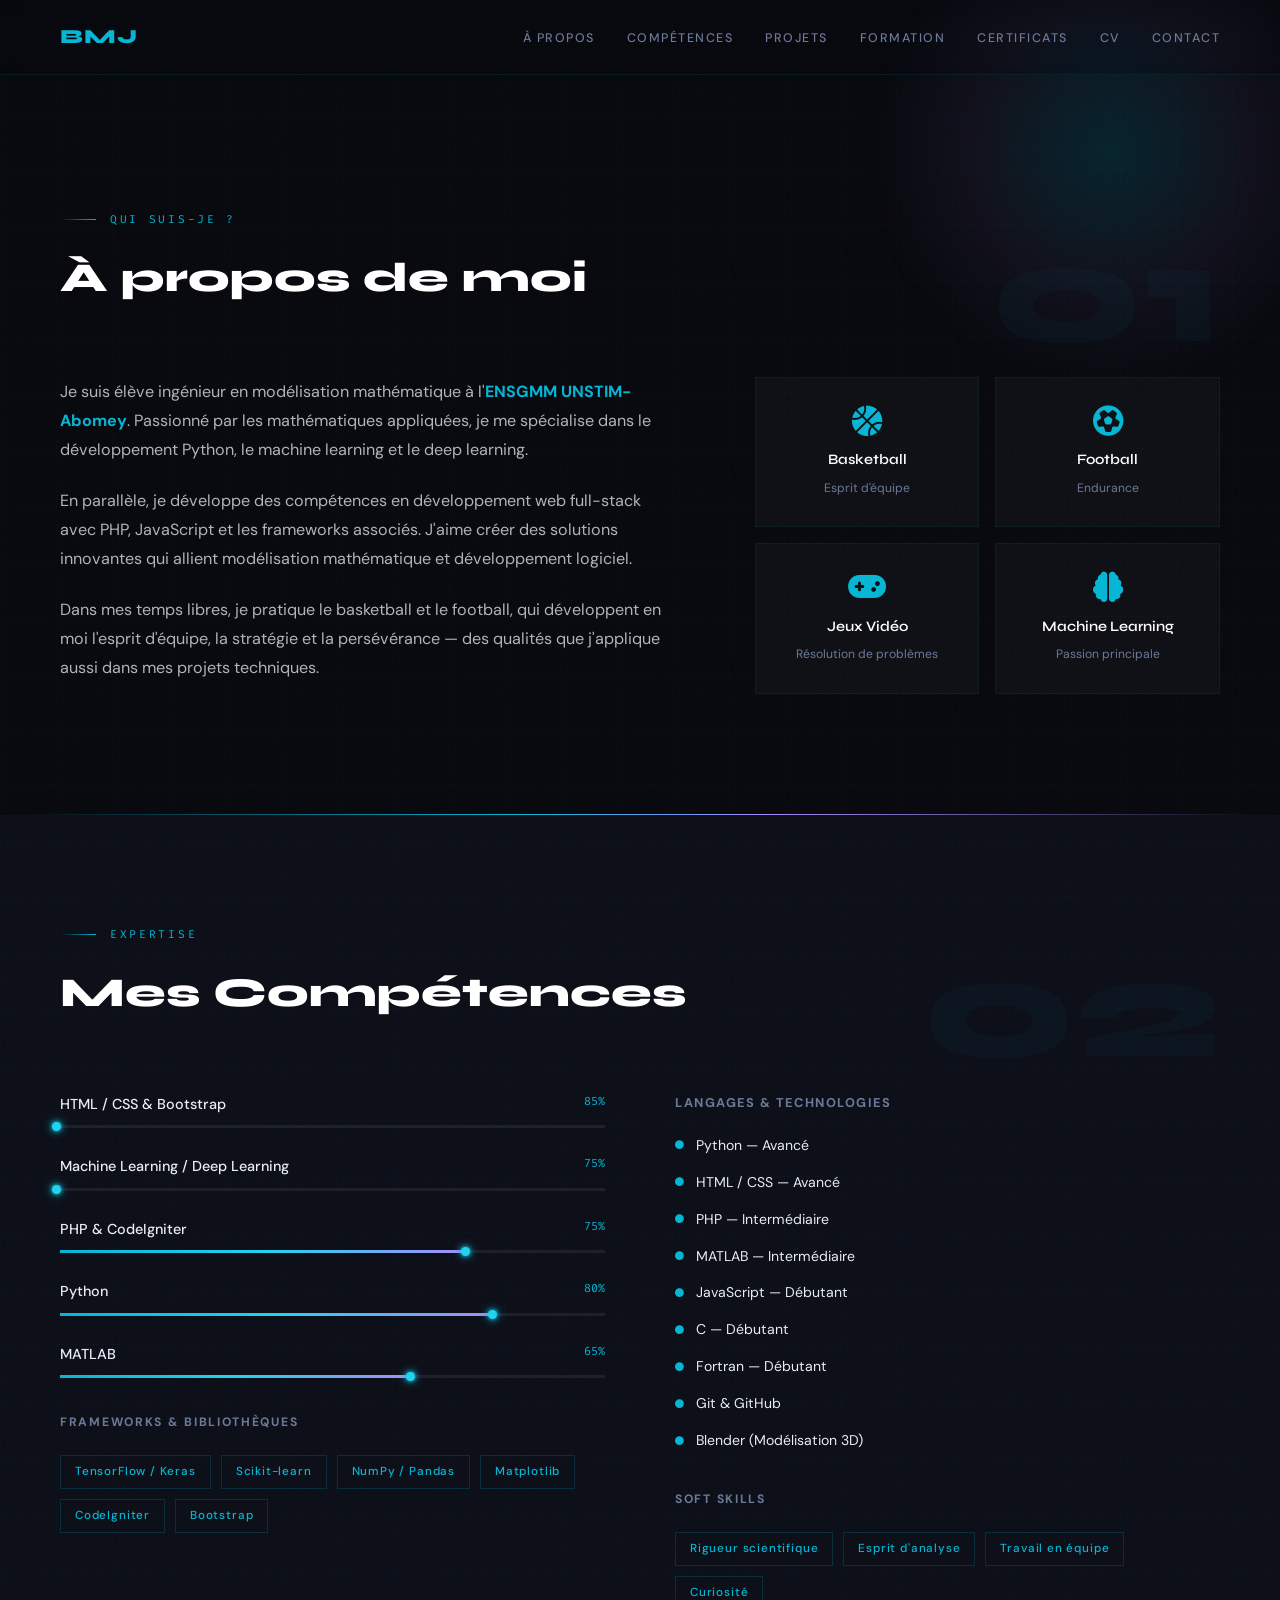
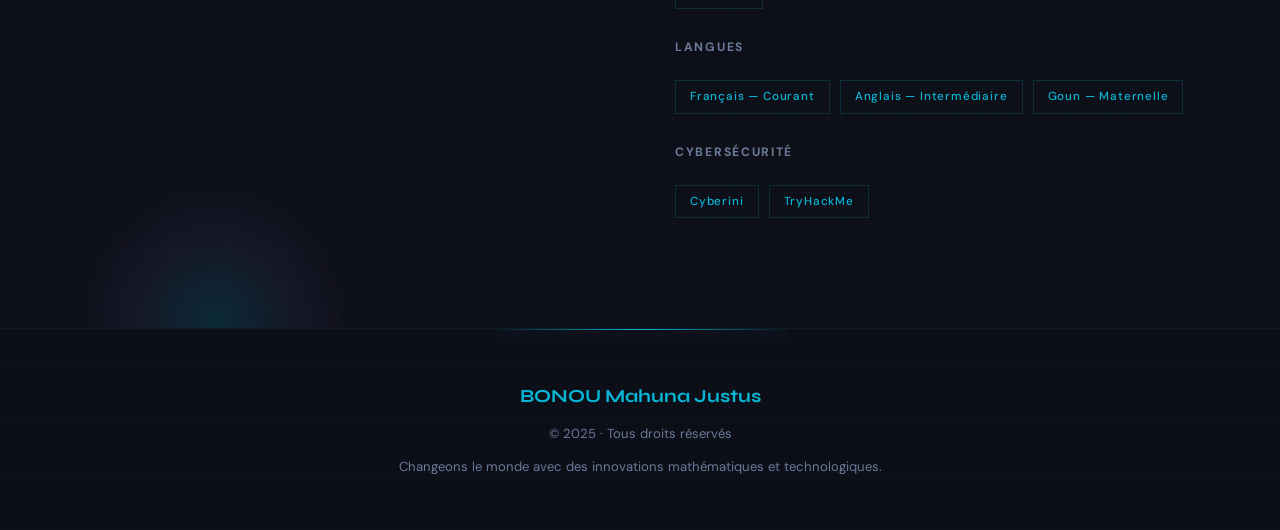
==== commit d889d69b: "update 1" ====
--- a/about.html
+++ b/about.html
@@ -188,6 +188,21 @@
 <span class="badge">Curiosité</span>
 </div>
 </div>
+<div class="tools-col" style="margin-top: 28px">
+<h5>Langues</h5>
+<div class="badge-list">
+<span class="badge">Français — Courant</span>
+<span class="badge">Anglais — Intermédiaire</span>
+<span class="badge">Goun — Maternelle</span>
+</div>
+</div>
+<div class="tools-col" style="margin-top: 28px">
+<h5>Cybersécurité</h5>
+<div class="badge-list">
+<span class="badge">Cyberini</span>
+<span class="badge">TryHackMe</span>
+</div>
+</div>
 </div>
 </div>
 </div>
--- a/css/style.css
+++ b/css/style.css
@@ -668,22 +668,32 @@
   z-index: 2000;
   background: rgba(0,0,0,0.93);
   backdrop-filter: blur(12px);
-  display: flex; align-items: center; justify-content: center;
+  -webkit-backdrop-filter: blur(12px);
+  display: flex;
+  flex-direction: column;
+  align-items: center;
+  justify-content: center;
+  gap: 20px;
   opacity: 0; pointer-events: none;
   transition: opacity 0.35s;
+  touch-action: none;
+  padding: 80px 24px 60px;
+  box-sizing: border-box;
 }
 #lightbox.open { opacity: 1; pointer-events: all; }
 #lightbox img {
-  max-width: 90vw;
-  max-height: 85vh;
+  display: block;
+  max-width: min(90vw, 900px);
+  max-height: 78vh;
   width: auto;
-  height: 80vh;
+  height: auto;
   object-fit: contain;
-  border-radius: 8px;
-  box-shadow: 0 20px 60px rgba(0,0,0,0.5);
+  filter: drop-shadow(0 20px 60px rgba(0,0,0,0.5));
   transform: scale(0.95);
   transition: transform 0.4s var(--ease-out);
-  background-color: var(--navy2);
+  user-select: none;
+  -webkit-user-drag: none;
+  flex-shrink: 0;
 }
 #lightbox.open img { transform: scale(1); }
 #lb-close {
@@ -693,9 +703,14 @@
   cursor: pointer; width: 46px; height: 46px;
   display: flex; align-items: center; justify-content: center;
   transition: var(--transition);
+  z-index: 1;
 }
 #lb-close:hover { border-color: var(--gold); color: var(--gold); transform: rotate(90deg); }
-#lb-caption { position: absolute; bottom: 32px; left: 50%; transform: translateX(-50%); font-size: 0.78rem; color: var(--muted); letter-spacing: 0.08em; text-align: center; }
+#lb-caption {
+  font-size: 0.78rem; color: var(--muted);
+  letter-spacing: 0.08em; text-align: center;
+  max-width: 600px;
+}
 
 /* ─── CV SECTION ─────────────────────────────────────────── */
 .cv-section {
